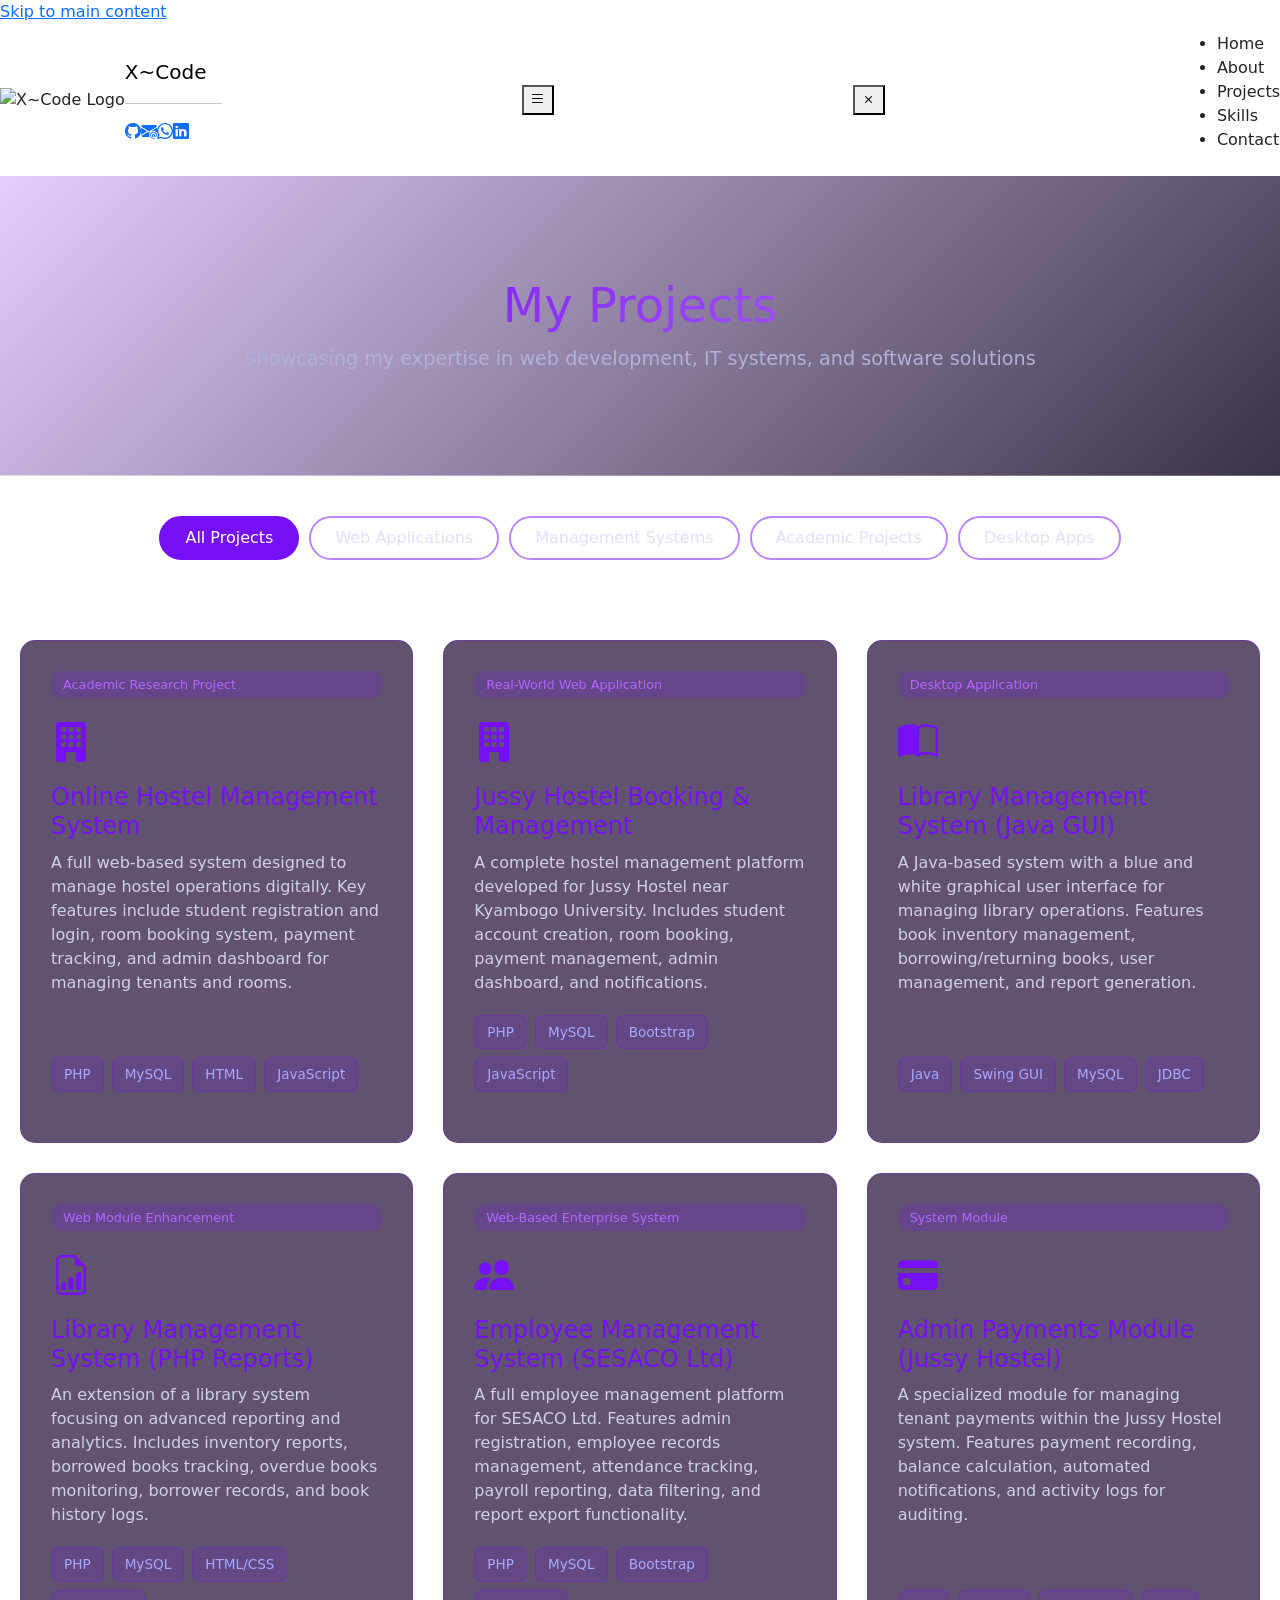
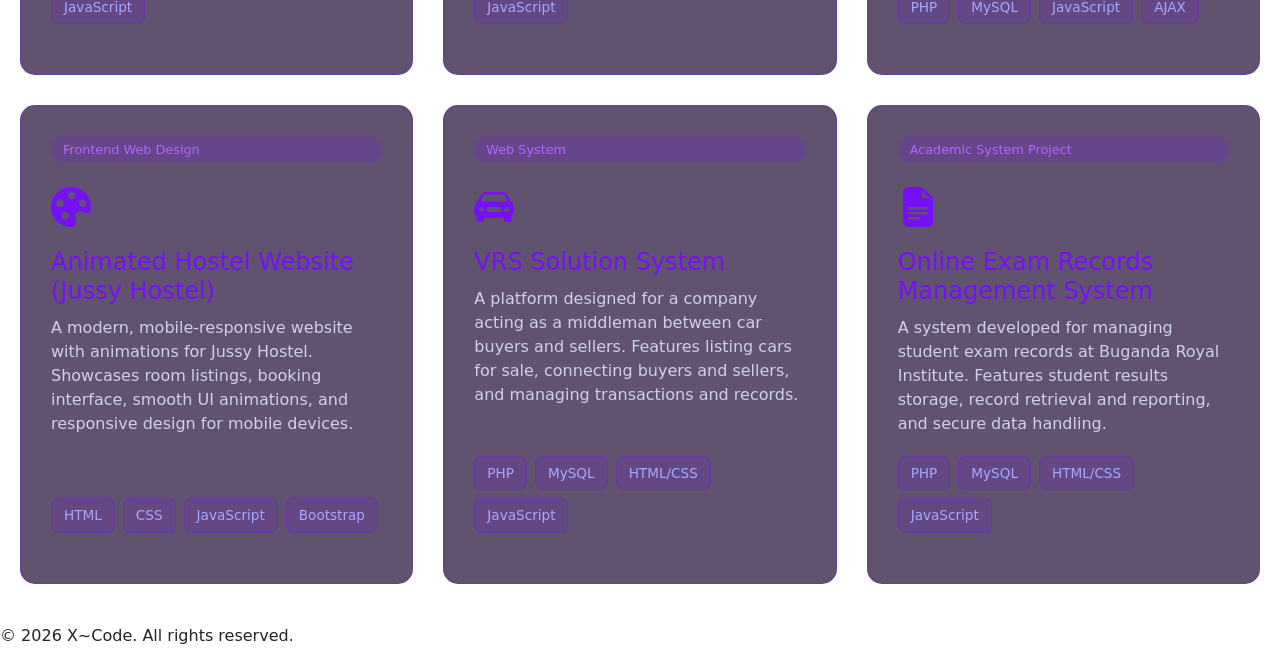
==== projects.html @ c4c41906 "Add files via upload" ====
<!DOCTYPE html>
<html lang="en">
<head>

    
    <!-- Google tag (gtag.js) -->
    <script async src="https://www.googletagmanager.com/gtag/js?id=G-0XFN2DS1DX"></script>
    <script>
    window.dataLayer = window.dataLayer || [];
    function gtag(){dataLayer.push(arguments);}
    gtag('js', new Date());

    gtag('config', 'G-0XFN2DS1DX');
    </script>


    <meta charset="UTF-8" />
    <meta http-equiv="X-UA-Compatible" content="IE=edge" />
    <meta name="viewport" content="width=device-width, initial-scale=1, shrink-to-fit=no" />
    <title>Projects – X~Code Portfolio</title>
    <meta name="description" content="Explore the projects of Okiror Allan Etwalu (X~Code). View portfolio of web applications, IT systems, and software development projects." />
    <meta name="keywords" content="Projects, Portfolio, Web Applications, Software Development, IT Systems, Django, PHP, React.js, X~Code" />
    <meta name="author" content="(X~Code)" />
    <meta name="robots" content="index, follow" />

    <meta property="og:title" content="Okiror Allan Etwalu (X~Code) – Web & Software Developer, Network, Security & Biometric Systems Technician" />
    <meta property="og:type" content="website" />
    <meta property="og:url" content="https://xcode-avitech.github.io/xcode-programmer/" />
    <meta property="og:image" content="https://xcode-avitech.github.io/xcode-programmer/images/logo1.png" />
    <meta property="og:description" content="My Portfolio (X~Code), showcasing software development projects and IT expertise." />
    <meta property="og:site_name" content="X~Code Portfolio" />
    
    <meta name="twitter:glass-card" content="summary_large_image" />
    <meta name="twitter:title" content="Okiror Allan Etwalu (X~Code) – Web & Software Developer, Network, Security & Biometric Systems Technician" />
    <meta name="twitter:description" content="Explore the portfolio of Okiror Allan Etwalu (X~Code) – Web & Software Developer, Network, Security & Biometric Systems Technician" />
    <meta name="twitter:image" content="" />
    <meta name="twitter:site" content="@XCode_Prog" />
    <link rel="shortcut icon" href="https://xcode-avitech.github.io/xcode-programmer/images/logo1.png" type="image/png">
    <link rel="icon" href="./images/logo1.png" type="image/png">
    
    <link rel="preconnect" href="https://cdn.jsdelivr.net" crossorigin />
    <link href="https://cdn.jsdelivr.net/npm/bootstrap@5.3.0/dist/css/bootstrap.min.css" rel="stylesheet" />
    <link href="https://cdn.jsdelivr.net/npm/bootstrap-icons@1.10.5/font/bootstrap-icons.css" rel="stylesheet" />
    <link href="https://unpkg.com/boxicons@2.1.4/css/boxicons.min.css" rel="stylesheet">
    <link href="https://cdn.jsdelivr.net/npm/aos@2.3.4/dist/aos.css" rel="stylesheet" />
    <link rel="stylesheet" href="./css/style.css">
    <link rel="stylesheet" href="./css/screen.css">
    <!-- JSON-LD Structured Data for SEO -->
    <script type="application/ld+json">
      {
        "@context": "https://schema.org",
        "@type": "Person",
        "name": "Okiror Allan Etwalu",
        "url": "https://xcode-avitech.github.io/xcode-programmer/",
        "sameAs": [
          "https://github.com/XCode-AviTech",
          "https://www.linkedin.com/in/okiror-allan-etwalu-07251a355",
          "https://x.com/XCode_Prog",
          "https://wa.me/256761275942"
        ],
        "jobTitle": "Web & Software Developer, Network, Security & Biometric Systems Technician",
        "image": "https://xcode-avitech.github.io/xcode-programmer/images/logo1.png",
        "email": "mailto:xcodeprogrammer@hotmail.com",
        "description": "Okiror Allan Etwalu (X~Code) is a passionate software and web developer and security and network systems technician with certification in camera and networks and administration systems."
      }
    </script>
    <script src="./script.js" defer></script>

    <style>
        /* Projects Page Specific Styles */
        .projects-hero {
            background: linear-gradient(135deg, rgba(117, 16, 247, 0.2) 0%, rgba(10, 0, 25, 0.8) 100%);
            padding: 60px 20px;
            text-align: center;
            border-bottom: 1px solid rgba(255, 255, 255, 0.1);
            min-height: 300px;
            display: flex;
            align-items: center;
            justify-content: center;
        }

        .projects-hero h1 {
            font-size: 3rem;
            margin-bottom: 10px;
            background: linear-gradient(135deg, #7510f7, #b366ff);
            -webkit-background-clip: text;
            -webkit-text-fill-color: transparent;
            background-clip: text;
        }

        .projects-hero p {
            font-size: 1.2rem;
            color: #b0b0d9;
            margin: 0;
        }

        .filter-section {
            display: flex;
            gap: 10px;
            justify-content: center;
            flex-wrap: wrap;
            margin: 40px 0;
            padding: 0 20px;
        }

        .filter-btn {
            padding: 8px 24px;
            border: 2px solid rgba(117, 16, 247, 0.5);
            background: transparent;
            color: #e0e0ff;
            border-radius: 25px;
            cursor: pointer;
            transition: all 0.3s ease;
            font-weight: 500;
        }

        .filter-btn:hover,
        .filter-btn.active {
            background: #7510f7;
            border-color: #7510f7;
            color: white;
        }

        .projects-container {
            display: grid;
            grid-template-columns: repeat(auto-fill, minmax(350px, 1fr));
            gap: 30px;
            padding: 40px 20px;
            max-width: 1400px;
            margin: 0 auto;
        }

        .project-card {
            background: rgba(30, 10, 50, 0.7);
            border: 1px solid rgba(117, 16, 247, 0.3);
            border-radius: 15px;
            padding: 30px;
            transition: all 0.3s ease;
            display: flex;
            flex-direction: column;
            position: relative;
            overflow: hidden;
        }

        .project-card::before {
            content: '';
            position: absolute;
            top: 0;
            left: -100%;
            width: 100%;
            height: 100%;
            background: linear-gradient(90deg, transparent, rgba(117, 16, 247, 0.1), transparent);
            transition: left 0.5s ease;
        }

        .project-card:hover::before {
            left: 100%;
        }

        .project-card:hover {
            transform: translateY(-8px);
            border-color: #7510f7;
            box-shadow: 0 10px 30px rgba(117, 16, 247, 0.2);
        }

        .project-card h3 {
            color: #7510f7;
            font-size: 1.5rem;
            margin-bottom: 10px;
        }

        .project-card .category {
            display: inline-block;
            font-size: 0.8rem;
            color: #b366ff;
            background: rgba(117, 16, 247, 0.2);
            padding: 4px 12px;
            border-radius: 12px;
            margin-bottom: 15px;
        }

        .project-card p {
            color: #d0d0e8;
            margin-bottom: 20px;
            flex-grow: 1;
        }

        .tech-stack {
            display: flex;
            flex-wrap: wrap;
            gap: 8px;
            margin-bottom: 20px;
        }

        .tech-tag {
            font-size: 0.85rem;
            background: rgba(117, 16, 247, 0.15);
            color: #a8a8ff;
            padding: 6px 12px;
            border-radius: 8px;
            border: 1px solid rgba(117, 16, 247, 0.3);
        }

        .project-links {
            display: flex;
            gap: 10px;
            margin-top: auto;
        }

        .project-links a {
            flex: 1;
            padding: 10px;
            border-radius: 8px;
            text-align: center;
            text-decoration: none;
            transition: all 0.3s ease;
            font-weight: 500;
            display: flex;
            align-items: center;
            justify-content: center;
            gap: 5px;
        }

        .btn-primary-custom {
            background: #7510f7;
            color: white;
        }

        .btn-primary-custom:hover {
            background: #9533ff;
            color: white;
        }

        .btn-secondary-custom {
            background: transparent;
            color: #7510f7;
            border: 1px solid #7510f7;
        }

        .btn-secondary-custom:hover {
            background: #7510f7;
            color: white;
        }

        .empty-state {
            text-align: center;
            padding: 60px 20px;
            color: #b0b0d9;
        }

        .empty-state i {
            font-size: 4rem;
            margin-bottom: 20px;
            color: #7510f7;
        }

        @media (max-width: 768px) {
            .projects-hero h1 {
                font-size: 2rem;
            }

            .projects-container {
                grid-template-columns: 1fr;
                padding: 20px 15px;
            }

            .filter-section {
                margin: 30px 0;
            }
        }
    </style>
</head>
<body>
    <!-- Skip to Main Content Link -->
    <a href="#main-content" class="skip-to-content">Skip to main content</a>

    <header>
    <nav id="navbar" class="navbar" aria-label="Main navigation">
      <div class="logo d-flex align-items-center">
        <img src="./images/logo1.png" alt="X~Code Logo">
        <div class="info">
          <a class="navbar-brand" href="index.html">X~Code</a>
          <hr class="divider" aria-hidden="true">
          <div class="social d-flex" aria-label="Social media links">
            <a href="https://github.com/XCode-AviTech" target="_blank" rel="noopener noreferrer" title="View Github"><i class="bi bi-github" aria-hidden="true"></i></a>
            <a href="mailto:xcodeprogrammer@hotmail.com" title="Email Me"><i class="bi bi-envelope-at-fill" aria-hidden="true"></i></a>
            <a href="https://wa.me/256761275942" target="_blank" rel="noopener noreferrer" title="WhatsApp Me"><i class="bi bi-whatsapp" aria-hidden="true"></i></a>
            <a href="https://www.linkedin.com/in/okiror-allan-etwalu-07251a355" target="_blank" rel="noopener noreferrer" title="LinkedIn Profile"><i class="bi bi-linkedin" aria-hidden="true"></i></a>
          </div>
        </div>
      </div>

      <button id="menu-btn" class="toggle" onclick="openMenu()" title="Open Menu">
        <i class="bi bi-list"></i>
      </button>

      <button id="close-btn" class="toggle" onclick="closeMenu()" title="Close Menu">
        <i class="bi bi-x"></i>
      </button>
     
      <ul class="nav-items" id="navbarNav">
        <li class="nav-item"><a class="nav-link" href="index.html">Home</a></li>
        <li class="nav-item"><a class="nav-link" href="index.html#about">About</a></li>
        <li class="nav-item"><a class="nav-link active" href="projects.html">Projects</a></li>
        <li class="nav-item"><a class="nav-link" href="index.html#skills">Skills</a></li>
        <li class="nav-item"><a class="nav-link" href="index.html#contact">Contact</a></li>
      </ul>
    </nav>
    </header>

    <main id="main-content">
        <!-- Hero Section -->
        <section class="projects-hero">
            <div>
                <h1>My Projects</h1>
                <p>Showcasing my expertise in web development, IT systems, and software solutions</p>
            </div>
        </section>

        <!-- Filter Section -->
        <section class="filter-section">
            <button class="filter-btn active" data-filter="all">All Projects</button>
            <button class="filter-btn" data-filter="web">Web Applications</button>
            <button class="filter-btn" data-filter="system">Management Systems</button>
            <button class="filter-btn" data-filter="academic">Academic Projects</button>
            <button class="filter-btn" data-filter="desktop">Desktop Apps</button>
        </section>

        <!-- Projects Grid -->
        <section class="projects-container" data-aos="fade-up">
            <!-- Online Hostel Management System -->
            <article class="project-card" data-category="academic">
                <span class="category">Academic Research Project</span>
                <i class="bi bi-building-fill" style="font-size: 2.5rem; color: #7510f7; margin-bottom: 10px;"></i>
                <h3>Online Hostel Management System</h3>
                <p>A full web-based system designed to manage hostel operations digitally. Key features include student registration and login, room booking system, payment tracking, and admin dashboard for managing tenants and rooms.</p>
                <div class="tech-stack">
                    <span class="tech-tag">PHP</span>
                    <span class="tech-tag">MySQL</span>
                    <span class="tech-tag">HTML</span>
                    <span class="tech-tag">JavaScript</span>
                </div>
                <!-- <div class="project-links">
                    <a href="#" target="_blank" rel="noopener noreferrer" class="btn-primary-custom">
                        <i class="bi bi-github"></i> View Code
                    </a>
                    <a href="#" class="btn-secondary-custom">
                        <i class="bi bi-arrow-up-right"></i> Demo
                    </a>
                </div> -->
            </article>

            <!-- Jussy Hostel Booking and Management System -->
            <article class="project-card" data-category="web">
                <span class="category">Real-World Web Application</span>
                <i class="bi bi-building-fill" style="font-size: 2.5rem; color: #7510f7; margin-bottom: 10px;"></i>
                <h3>Jussy Hostel Booking & Management</h3>
                <p>A complete hostel management platform developed for Jussy Hostel near Kyambogo University. Includes student account creation, room booking, payment management, admin dashboard, and notifications.</p>
                <div class="tech-stack">
                    <span class="tech-tag">PHP</span>
                    <span class="tech-tag">MySQL</span>
                    <span class="tech-tag">Bootstrap</span>
                    <span class="tech-tag">JavaScript</span>
                </div>
                <!-- <div class="project-links">
                    <a href="https://github.com/kenisha/jussy-hostel" target="_blank" rel="noopener noreferrer" class="btn-primary-custom">
                        <i class="bi bi-github"></i> View Code
                    </a>
                    <a href="#" class="btn-secondary-custom">
                        <i class="bi bi-arrow-up-right"></i> Demo
                    </a>
                </div> -->
            </article>

            <!-- Library Management System (Java GUI) -->
            <article class="project-card" data-category="desktop">
                <span class="category">Desktop Application</span>
                <i class="bi bi-book-half" style="font-size: 2.5rem; color: #7510f7; margin-bottom: 10px;"></i>
                <h3>Library Management System (Java GUI)</h3>
                <p>A Java-based system with a blue and white graphical user interface for managing library operations. Features book inventory management, borrowing/returning books, user management, and report generation.</p>
                <div class="tech-stack">
                    <span class="tech-tag">Java</span>
                    <span class="tech-tag">Swing GUI</span>
                    <span class="tech-tag">MySQL</span>
                    <span class="tech-tag">JDBC</span>
                </div>
                <!-- <div class="project-links">
                    <a href="#" target="_blank" rel="noopener noreferrer" class="btn-primary-custom">
                        <i class="bi bi-github"></i> View Code
                    </a>
                    <a href="#" class="btn-secondary-custom">
                        <i class="bi bi-arrow-up-right"></i> Demo
                    </a>
                </div> -->
            </article>

            <!-- Library Management System (PHP Reports Module) -->
            <article class="project-card" data-category="system">
                <span class="category">Web Module Enhancement</span>
                <i class="bi bi-file-earmark-bar-graph" style="font-size: 2.5rem; color: #7510f7; margin-bottom: 10px;"></i>
                <h3>Library Management System (PHP Reports)</h3>
                <p>An extension of a library system focusing on advanced reporting and analytics. Includes inventory reports, borrowed books tracking, overdue books monitoring, borrower records, and book history logs.</p>
                <div class="tech-stack">
                    <span class="tech-tag">PHP</span>
                    <span class="tech-tag">MySQL</span>
                    <span class="tech-tag">HTML/CSS</span>
                    <span class="tech-tag">JavaScript</span>
                </div>
                <!-- <div class="project-links">
                    <a href="#" target="_blank" rel="noopener noreferrer" class="btn-primary-custom">
                        <i class="bi bi-github"></i> View Code
                    </a>
                    <a href="#" class="btn-secondary-custom">
                        <i class="bi bi-arrow-up-right"></i> Demo
                    </a>
                </div> -->
            </article>

            <!-- Employee Management System (SESACO Ltd) -->
            <article class="project-card" data-category="system">
                <span class="category">Web-Based Enterprise System</span>
                <i class="bi bi-people-fill" style="font-size: 2.5rem; color: #7510f7; margin-bottom: 10px;"></i>
                <h3>Employee Management System (SESACO Ltd)</h3>
                <p>A full employee management platform for SESACO Ltd. Features admin registration, employee records management, attendance tracking, payroll reporting, data filtering, and report export functionality.</p>
                <div class="tech-stack">
                    <span class="tech-tag">PHP</span>
                    <span class="tech-tag">MySQL</span>
                    <span class="tech-tag">Bootstrap</span>
                    <span class="tech-tag">JavaScript</span>
                </div>
                <!-- <div class="project-links">
                    <a href="#" target="_blank" rel="noopener noreferrer" class="btn-primary-custom">
                        <i class="bi bi-github"></i> View Code
                    </a>
                    <a href="#" class="btn-secondary-custom">
                        <i class="bi bi-arrow-up-right"></i> Demo
                    </a>
                </div> -->
            </article>

            <!-- Admin Payments Module (Jussy Hostel) -->
            <article class="project-card" data-category="system">
                <span class="category">System Module</span>
                <i class="bi bi-credit-card-fill" style="font-size: 2.5rem; color: #7510f7; margin-bottom: 10px;"></i>
                <h3>Admin Payments Module (Jussy Hostel)</h3>
                <p>A specialized module for managing tenant payments within the Jussy Hostel system. Features payment recording, balance calculation, automated notifications, and activity logs for auditing.</p>
                <div class="tech-stack">
                    <span class="tech-tag">PHP</span>
                    <span class="tech-tag">MySQL</span>
                    <span class="tech-tag">JavaScript</span>
                    <span class="tech-tag">AJAX</span>
                </div>
                <!-- <div class="project-links">
                    <a href="#" target="_blank" rel="noopener noreferrer" class="btn-primary-custom">
                        <i class="bi bi-github"></i> View Code
                    </a>
                    <a href="#" class="btn-secondary-custom">
                        <i class="bi bi-arrow-up-right"></i> Demo
                    </a>
                </div> -->
            </article>

            <!-- Animated Hostel Website (Jussy Hostel) -->
            <article class="project-card" data-category="web">
                <span class="category">Frontend Web Design</span>
                <i class="bi bi-palette-fill" style="font-size: 2.5rem; color: #7510f7; margin-bottom: 10px;"></i>
                <h3>Animated Hostel Website (Jussy Hostel)</h3>
                <p>A modern, mobile-responsive website with animations for Jussy Hostel. Showcases room listings, booking interface, smooth UI animations, and responsive design for mobile devices.</p>
                <div class="tech-stack">
                    <span class="tech-tag">HTML</span>
                    <span class="tech-tag">CSS</span>
                    <span class="tech-tag">JavaScript</span>
                    <span class="tech-tag">Bootstrap</span>
                </div>
                <!-- <div class="project-links">
                    <a href="#" target="_blank" rel="noopener noreferrer" class="btn-primary-custom">
                        <i class="bi bi-github"></i> View Code
                    </a>
                    <a href="#" class="btn-secondary-custom">
                        <i class="bi bi-arrow-up-right"></i> Demo
                    </a>
                </div> -->
            </article>

            <!-- VRS Solution System (Car Marketplace Platform) -->
            <article class="project-card" data-category="web">
                <span class="category">Web System</span>
                <i class="bi bi-car-front-fill" style="font-size: 2.5rem; color: #7510f7; margin-bottom: 10px;"></i>
                <h3>VRS Solution System</h3>
                <p>A platform designed for a company acting as a middleman between car buyers and sellers. Features listing cars for sale, connecting buyers and sellers, and managing transactions and records.</p>
                <div class="tech-stack">
                    <span class="tech-tag">PHP</span>
                    <span class="tech-tag">MySQL</span>
                    <span class="tech-tag">HTML/CSS</span>
                    <span class="tech-tag">JavaScript</span>
                </div>
                <!-- <div class="project-links">
                    <a href="https://github.com/kenisha/vrs-platform" target="_blank" rel="noopener noreferrer" class="btn-primary-custom">
                        <i class="bi bi-github"></i> View Code
                    </a>
                    <a href="#" class="btn-secondary-custom">
                        <i class="bi bi-arrow-up-right"></i> Demo
                    </a>
                </div> -->
            </article>

            <!-- Online Exam Records Management System -->
            <article class="project-card" data-category="academic">
                <span class="category">Academic System Project</span>
                <i class="bi bi-file-earmark-text-fill" style="font-size: 2.5rem; color: #7510f7; margin-bottom: 10px;"></i>
                <h3>Online Exam Records Management System</h3>
                <p>A system developed for managing student exam records at Buganda Royal Institute. Features student results storage, record retrieval and reporting, and secure data handling.</p>
                <div class="tech-stack">
                    <span class="tech-tag">PHP</span>
                    <span class="tech-tag">MySQL</span>
                    <span class="tech-tag">HTML/CSS</span>
                    <span class="tech-tag">JavaScript</span>
                </div>
                <!-- <div class="project-links">
                    <a href="#" target="_blank" rel="noopener noreferrer" class="btn-primary-custom">
                        <i class="bi bi-github"></i> View Code
                    </a>
                    <a href="#" class="btn-secondary-custom">
                        <i class="bi bi-arrow-up-right"></i> Demo
                    </a>
                </div> -->
            </article>
        </section>
    </main>

    <footer>
        <p>&copy; <span id="year"></span> X~Code. All rights reserved.</p>
    </footer>

    <script src="https://cdn.jsdelivr.net/npm/bootstrap@5.3.0/dist/js/bootstrap.bundle.min.js" crossorigin="anonymous"></script>
    <script src="https://cdn.jsdelivr.net/npm/aos@2.3.4/dist/aos.js"></script>
    
    <script>
        // Initialize AOS
        AOS.init({
            duration: 800,
            easing: 'ease-in-out',
            once: true
        });

        // Project Filter Functionality
        const filterBtns = document.querySelectorAll('.filter-btn');
        const projectCards = document.querySelectorAll('.project-card');

        filterBtns.forEach(btn => {
            btn.addEventListener('click', () => {
                // Remove active class from all buttons
                filterBtns.forEach(b => b.classList.remove('active'));
                // Add active class to clicked button
                btn.classList.add('active');

                const filter = btn.getAttribute('data-filter');

                projectCards.forEach(card => {
                    if (filter === 'all' || card.getAttribute('data-category') === filter) {
                        card.style.display = 'block';
                        setTimeout(() => {
                            card.style.opacity = '1';
                            card.style.transform = 'scale(1)';
                        }, 10);
                    } else {
                        card.style.opacity = '0';
                        card.style.transform = 'scale(0.9)';
                        setTimeout(() => {
                            card.style.display = 'none';
                        }, 300);
                    }
                });
            });
        });

        // Update footer year
        document.getElementById('year').textContent = new Date().getFullYear();
    </script>
</body>
</html>
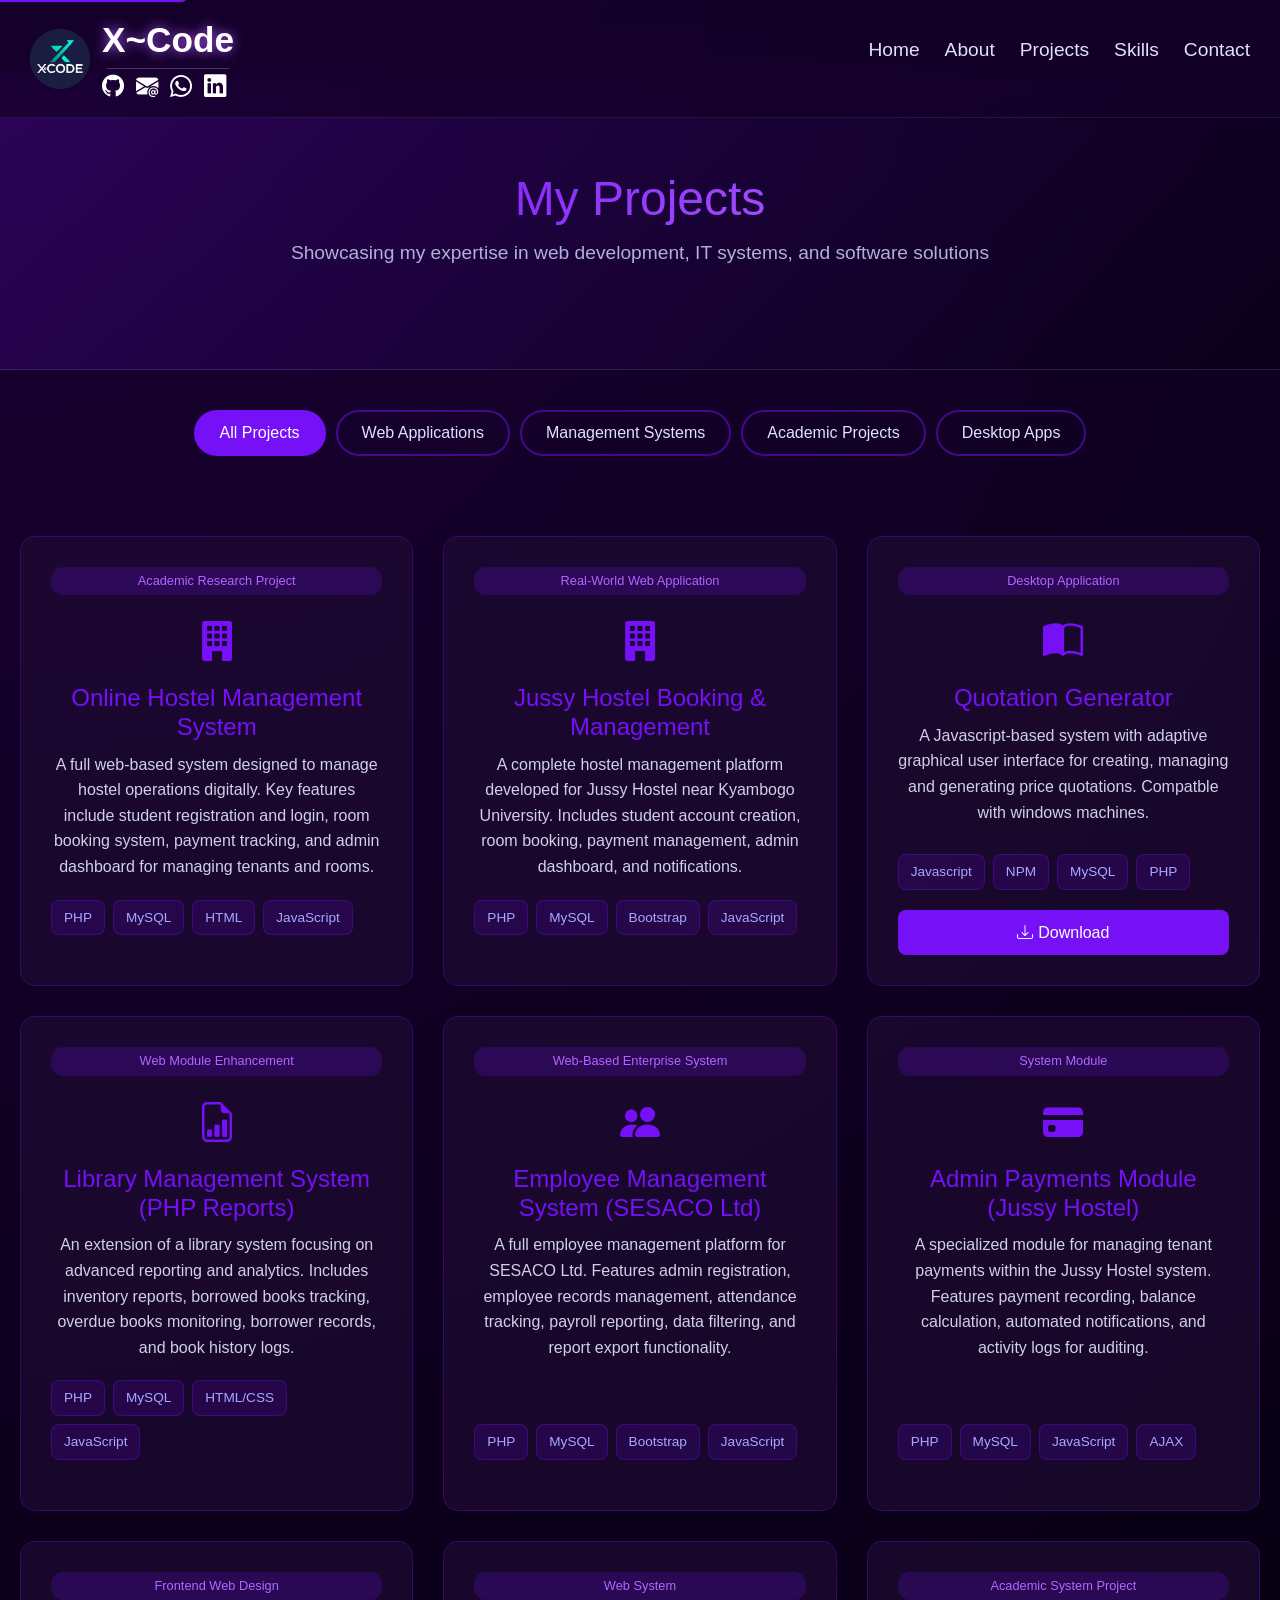
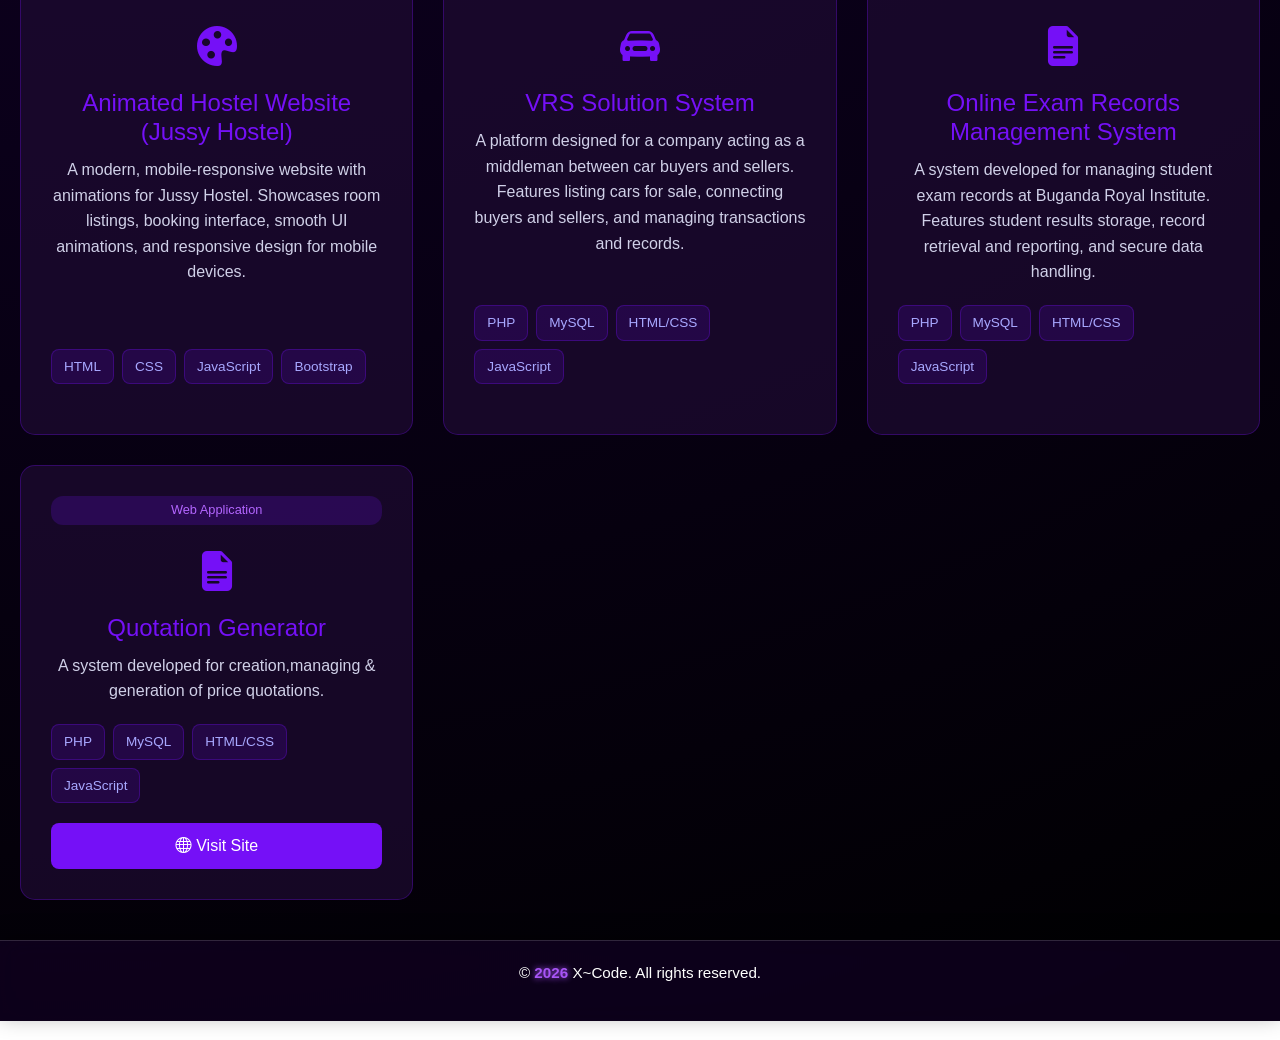
==== commit 956bd469: "Added new application developed" ====
--- a/projects.html
+++ b/projects.html
@@ -372,26 +372,23 @@
                 </div> -->
             </article>
 
-            <!-- Library Management System (Java GUI) -->
+            <!-- Quotation Generator -->
             <article class="project-card" data-category="desktop">
                 <span class="category">Desktop Application</span>
                 <i class="bi bi-book-half" style="font-size: 2.5rem; color: #7510f7; margin-bottom: 10px;"></i>
-                <h3>Library Management System (Java GUI)</h3>
-                <p>A Java-based system with a blue and white graphical user interface for managing library operations. Features book inventory management, borrowing/returning books, user management, and report generation.</p>
-                <div class="tech-stack">
-                    <span class="tech-tag">Java</span>
-                    <span class="tech-tag">Swing GUI</span>
-                    <span class="tech-tag">MySQL</span>
-                    <span class="tech-tag">JDBC</span>
-                </div>
-                <!-- <div class="project-links">
-                    <a href="#" target="_blank" rel="noopener noreferrer" class="btn-primary-custom">
-                        <i class="bi bi-github"></i> View Code
-                    </a>
-                    <a href="#" class="btn-secondary-custom">
-                        <i class="bi bi-arrow-up-right"></i> Demo
-                    </a>
-                </div> -->
+                <h3>Quotation Generator</h3>
+                <p>A Javascript-based system with adaptive graphical user interface for creating, managing and generating price quotations. Compatble with windows machines.</p>
+                <div class="tech-stack">
+                    <span class="tech-tag">Javascript</span>
+                    <span class="tech-tag">NPM</span>
+                    <span class="tech-tag">MySQL</span>
+                    <span class="tech-tag">PHP</span>
+                </div>
+                <div class="project-links">
+                    <a href="https://drive.google.com/file/d/1L1x8s_Cf7vyI4SuR5k2rFulet_l35c-X/view?usp=drive_link" target="_blank" rel="noopener noreferrer" class="btn-primary-custom">
+                        <i class="bi bi-download"></i> Download
+                    </a>
+                </div>
             </article>
 
             <!-- Library Management System (PHP Reports Module) -->
@@ -524,6 +521,25 @@
                         <i class="bi bi-arrow-up-right"></i> Demo
                     </a>
                 </div> -->
+            </article>
+
+            <!-- Quotation generator -->
+            <article class="project-card" data-category="web">
+                <span class="category">Web Application</span>
+                <i class="bi bi-file-earmark-text-fill" style="font-size: 2.5rem; color: #7510f7; margin-bottom: 10px;"></i>
+                <h3>Quotation Generator</h3>
+                <p>A system developed for creation,managing & generation of price quotations.</p>
+                <div class="tech-stack">
+                    <span class="tech-tag">PHP</span>
+                    <span class="tech-tag">MySQL</span>
+                    <span class="tech-tag">HTML/CSS</span>
+                    <span class="tech-tag">JavaScript</span>
+                </div>
+                <div class="project-links">
+                    <a href="https://quotationgenerator.unaux.com" target="_blank" rel="noopener noreferrer" class="btn-primary-custom">
+                        <i class="bi bi-globe"></i> Visit Site
+                    </a>
+                </div>
             </article>
         </section>
     </main>
--- a/css/style.css
+++ b/css/style.css
@@ -0,0 +1,825 @@
+* {
+  margin: 0;
+  padding: 0;
+  box-sizing: border-box;
+}
+
+/* Skip to Content Link */
+.skip-to-content {
+  position: absolute;
+  top: -40px;
+  left: 0;
+  background: #7510f7;
+  color: white;
+  padding: 8px 16px;
+  text-decoration: none;
+  border-radius: 0 0 8px 0;
+  z-index: 10000;
+  font-weight: 600;
+}
+
+.skip-to-content:focus {
+  top: 0;
+}
+
+html {
+  scroll-behavior: smooth;
+}
+
+body {
+  font-family: 'Segoe UI', Tahoma, Geneva, Verdana, sans-serif;
+  background: radial-gradient(circle at top left, #1a0033, #0a0019 60%, #000 100%);
+  color: #e0e0ff;
+  line-height: 1.6;
+  width: 100vw;
+  overflow-x: hidden;
+  padding-top: 70px;
+}
+
+/* Navbar Container */
+.navbar {
+  background: rgba(20, 0, 40, 0.7);
+  -webkit-backdrop-filter: blur(12px);
+  backdrop-filter: blur(12px);
+  border-bottom: 1px solid rgba(255, 255, 255, 0.08);
+  padding: 12px 30px;
+  display: flex;
+  align-items: center;
+  justify-content: space-between;
+  position: fixed;
+  top: 0;
+  width: 100%;
+  z-index: 1000;
+  transition: background 0.3s ease, padding 0.3s ease;
+}
+
+/* Logo Section */
+.navbar .logo {
+  display: flex;
+  align-items: center;
+  gap: 12px;
+}
+
+.navbar .logo img {
+  height: 60px;
+  width: 60px;
+  border-radius: 8px;
+}
+
+/* Brand Name */
+.navbar .navbar-brand {
+  font-size: 2.2rem;
+  font-weight: 700;
+  color: #fff;
+  text-decoration: none;
+  text-shadow: 0 0 12px #a855f7;
+  transition: 0.3s;
+  padding: 0;
+  margin: 0;
+}
+
+.navbar .navbar-brand:hover {
+  color: #f0f;
+  text-shadow: 0 0 15px #ff00ff;
+}
+
+hr.divider{
+  margin: 0 5px;
+  padding: 0;
+
+}
+
+/* Social Links */
+
+.navbar .social{
+  margin: 0;
+  padding: 0;
+  width: 100%;
+  justify-content: space-between;
+}
+
+.navbar .social a {
+  color: #fff;
+  font-size: 1.4rem;
+  margin-right: 8px;
+  transition: color 0.3s, transform 0.3s;
+}
+
+.navbar .social a:hover {
+  color: #a855f7;
+  transform: scale(1.2);
+}
+
+/* Nav Links */
+.navbar .nav-items {
+  display: flex;
+  gap: 25px;
+
+  li{
+    list-style: none;
+  }
+}
+
+.navbar .nav-link{
+  color: #e0e0ff;
+  font-size: 1.2rem;
+  font-weight: 500;
+  position: relative;
+  text-decoration: none;
+  transition: 0.3s;
+}
+
+.navbar .nav-link::after {
+  content: '';
+  position: absolute;
+  width: 0;
+  height: 2px;
+  bottom: -4px;
+  left: 0;
+  background-color: #a855f7;
+  transition: width 0.3s ease;
+}
+
+.navbar .navbar-toggler:hover, .navbar .nav-link:hover {
+  color: #a855f7;
+}
+
+.navbar .nav-link:hover::after {
+  width: 100%;
+}
+
+.navbar .nav-link.active {
+  color: #a855f7;
+}
+
+.navbar .nav-link.active::after {
+  width: 100%;
+}
+
+.navbar .toggle{
+  display: none;
+  background: none;
+  padding: 0 5px;
+  border: 0.2px solid #e0e0ff;
+  border-radius: 5px;
+  color: #e0e0ff;
+  transition: 0.3s ease-in-out;
+
+  i{
+    font-size: 1.6rem;
+  }
+}
+
+.navbar .toggle:hover{
+  color: #a855f7;
+  border: 0.2px solid #a855f7;
+}
+
+/* Hero Section */
+.hero {
+  position: relative;
+  width: 100%;
+  min-height: 100vh;
+  display: flex;
+  align-items: center;
+  justify-content: center;
+  color: #fff;
+  overflow: hidden;
+  background: linear-gradient(135deg, #1a1a2e, #0d0d1a);
+  padding: 20px;
+  padding-top: 100px;
+}
+
+.hero-overlay {
+  position: absolute;
+  top: 0;
+  left: 0;
+  width: 100%;
+  height: 100%;
+  background: rgba(20, 0, 40, 0.5);
+  -webkit-backdrop-filter: blur(8px);
+  backdrop-filter: blur(8px);
+  z-index: 1;
+}
+
+.hero-content {
+  position: relative;
+  z-index: 2;
+  display: flex;
+  flex-direction: column;
+  align-items: center;
+  width: 90%;
+  text-align: center;
+  padding: 40px 30px;
+  background: linear-gradient(135deg, rgba(255,255,255,0.05), rgba(168,85,247,0.05));
+  border-radius: 16px;
+  height: 100%;
+  animation: fadeIn 1s ease forwards;
+  box-shadow: 0 8px 30px rgba(0, 0, 0, 0.3);
+  -webkit-backdrop-filter: blur(12px);
+  backdrop-filter: blur(12px);
+  border: 1px solid rgba(255, 255, 255, 0.15);
+}
+
+.hero-content:hover {
+  background: rgba(255, 255, 255, 0.08);
+  box-shadow: 0 12px 40px rgba(168, 85, 247, 0.3);
+}
+
+.pic-glow {
+  position: relative;
+  width: 180px;
+  height: 180px;
+  border-radius: 50%;
+  display: flex;
+  align-items: center;
+  justify-content: center;
+  margin-bottom: 25px;
+}
+
+.pic-glow::before {
+  content: '';
+  position: absolute;
+  inset: 0;
+  border-radius: 50%;
+  padding: 5px;
+  background: conic-gradient(#a855f7, #ff00ff, #a855f7, #ff00ff);
+  z-index: -1;
+  animation: rotateGlow 3s linear infinite;
+  filter: blur(8px);
+}
+
+.pic-wrap {
+  width: 100%;
+  height: 100%;
+  border-radius: 50%;
+  overflow: hidden;
+  background: rgba(255,255,255,0.05);
+}
+
+.profile-pic {
+  width: 100%;
+  height: 100%;
+  object-fit: fill;
+  border-radius: 50%;
+  display: block;
+}
+
+.hero-content h1 {
+  font-size: 2.8rem;
+  font-weight: 700;
+  margin-bottom: 10px;
+  text-shadow: 0 0 12px #a855f7;
+}
+
+.hero-content h2 {
+  font-size: 1.6rem;
+  font-weight: 500;
+  margin-bottom: 20px;
+  color: #ddd;
+  text-shadow: 0 0 10px #a855f7;
+}
+
+.hero-content .tagline {
+  font-size: 1.2rem;
+  line-height: 1.8;
+  max-width: 700px;
+  margin-bottom: 30px;
+  color: #ccc;
+}
+
+.hero-content .buttons {
+  display: flex;
+  gap: 20px;
+  justify-content: center;
+  flex-wrap: wrap;
+}
+
+.hero-content .btn {
+  display: flex;
+  align-items: center;
+  gap: 10px;
+  padding: 12px 25px;
+  font-weight: 600;
+  border-radius: 14px;
+  border: 0.2px solid transparent;
+  text-decoration: none;
+  transition: 0.3s ease;
+  -webkit-backdrop-filter: blur(6px);
+  backdrop-filter: blur(6px);
+  background: rgba(255,255,255,0.05);
+  border-color: #d5aefa;
+  color: #fff;
+  box-shadow: 0 4px 25px rgba(168,85,247,0.3);
+}
+
+.hero-content .btn:hover {
+  background: rgba(168,85,247,0.3);
+  border-color: #a855f7;
+  transform: translateY(-3px);
+  box-shadow: 0 8px 30px rgba(168,85,247,0.6);
+}
+
+@keyframes rotateGlow {
+  0% { transform: rotate(0deg); }
+  100% { transform: rotate(360deg); }
+}
+
+@keyframes fadeIn {
+  from { opacity: 0; transform: translateY(20px); }
+  to { opacity: 1; transform: translateY(0); }
+}
+
+
+/* Sections */
+
+section {
+  padding: 120px 20px 20px 20px;
+  text-align: center;
+  height: fit-content;
+}
+
+section h2 {
+  font-size: 2rem;
+  margin-bottom: 20px;
+  color: #fff;
+  text-shadow: 0 0 10px #7c3aed;
+}
+
+/* ===================== About Section ===================== */
+
+.about {
+  background: linear-gradient(135deg, #1a1a2e, #0d0d1a);
+  color: #fff;
+}
+
+.about-container h2 {
+  text-align: center;
+  font-size: 2.5rem;
+  margin-bottom: 50px;
+  color: #a855f7;
+  text-shadow: 0 0 10px #a855f7;
+}
+
+.about-container .row {
+  display: flex;
+  gap: 20px;
+  flex-wrap: wrap;
+  justify-content: center;
+
+  .col {
+    flex: 1;
+  }
+
+}
+
+.about .glass-card, .about .glass-glass-card {
+  background: rgba(255,255,255,0.05);
+  -webkit-backdrop-filter: blur(12px);
+  backdrop-filter: blur(12px);
+  border-radius: 16px;
+  width: 100%;
+  padding: 25px 20px;
+  margin-bottom: 20px;
+  box-shadow: 0 8px 25px rgba(0,0,0,0.3);
+  border: 1px solid rgba(255,255,255,0.15);
+  transition: transform 0.3s ease, box-shadow 0.3s ease, border-color 0.3s ease;
+}
+
+.about .glass-card:hover, .about .glass-glass-card:hover {
+  transform: translateY(-5px);
+  box-shadow: 0 12px 35px rgba(168,85,247,0.4);
+  border-color: rgba(168,85,247,0.25);
+}
+
+.about .glass-card-header, .about .glass-glass-card h4 {
+  display: flex;
+  align-items: center;
+  gap: 10px;
+  font-size: 1.2rem;
+  font-weight: 600;
+  color: #a855f7;
+  margin-bottom: 15px;
+}
+
+.about .glass-card-header i, .about .glass-glass-card h4 i {
+  font-size: 1.5rem;
+}
+
+.about .glass-card-body, .about .glass-glass-card p {
+  font-size: 1rem;
+  line-height: 1.6;
+  color: #ddd;
+}
+
+.about .glass-glass-card hr {
+  border: 0;
+  height: 1px;
+  background: rgba(168,85,247,0.4);
+  margin: 15px 0;
+}
+
+.about .training-cards {
+  display: flex;
+  flex-wrap: wrap;
+  gap: 15px;
+  margin-top: 15px;
+  justify-content: center;
+}
+
+.about .training-card {
+  flex: 1 1 200px;
+  background: rgba(255,255,255,0.07);
+  -webkit-backdrop-filter: blur(8px);
+  backdrop-filter: blur(8px);
+  border-radius: 12px;
+  padding: 15px;
+  text-align: center;
+  box-shadow: 0 6px 20px rgba(0,0,0,0.25);
+  transition: transform 0.3s ease, box-shadow 0.3s ease, border-color 0.3s ease;
+  border: 1px solid rgba(255,255,255,0.12);
+}
+
+.about .training-card:hover {
+  transform: translateY(-5px);
+  box-shadow: 0 10px 30px rgba(168,85,247,0.35);
+  border-color: rgba(168,85,247,0.25);
+}
+
+.about .training-card i {
+  font-size: 2rem;
+  color: #a855f7;
+  margin-bottom: 10px;
+}
+
+.about .training-card h5 {
+  font-size: 1.1rem;
+  margin-bottom: 8px;
+  color: #fff;
+}
+
+.about .training-card p {
+  font-size: 0.95rem;
+  color: #ccc;
+  line-height: 1.4;
+}
+
+.about .choose-me-cards {
+  display: flex;
+  flex-wrap: wrap;
+  gap: 15px;
+  margin-top: 15px;
+  justify-content: center;
+}
+
+.about .choose-me-card {
+  flex: 1 1 200px;
+  background: rgba(255,255,255,0.07);
+  -webkit-backdrop-filter: blur(8px);
+  backdrop-filter: blur(8px);
+  border-radius: 12px;
+  padding: 15px;
+  text-align: center;
+  box-shadow: 0 6px 20px rgba(0,0,0,0.25);
+  transition: transform 0.3s ease, box-shadow 0.3s ease, border-color 0.3s ease;
+  border: 1px solid rgba(255,255,255,0.12);
+}
+
+.about .choose-me-card:hover {
+  transform: translateY(-5px);
+  box-shadow: 0 10px 30px rgba(168,85,247,0.35);
+  border-color: rgba(168,85,247,0.25);
+}
+
+.about .choose-me-card i {
+  font-size: 2rem;
+  color: #a855f7;
+  margin-bottom: 10px;
+}
+
+.about .choose-me-card h5 {
+  font-size: 1.1rem;
+  margin-bottom: 8px;
+  color: #fff;
+}
+
+.about .choose-me-card p {
+  font-size: 0.95rem;
+  color: #ccc;
+  line-height: 1.4;
+}
+
+/* ===================== Projects Section ===================== */
+
+#projects {
+  background: linear-gradient(135deg, #0d0d1a, #1a1a2e);
+  color: #fff;
+  height: 100vh;
+}
+
+#projects h2 {
+  text-align: center;
+  font-size: 2.5rem;
+  margin-bottom: 50px;
+  color: #a855f7;
+  text-shadow: 0 0 10px #a855f7;
+}
+
+.project-list {
+  display: flex;
+  flex-wrap: wrap;
+  gap: 20px;
+  justify-content: center;
+}
+
+.project-glass-card {
+  background: rgba(255,255,255,0.05);
+  -webkit-backdrop-filter: blur(12px);
+  backdrop-filter: blur(12px);
+  border-radius: 16px;
+  padding: 25px 20px;
+  width: 300px;
+  box-shadow: 0 8px 25px rgba(0,0,0,0.3);
+  border: 1px solid rgba(255,255,255,0.15);
+  transition: transform 0.3s ease, box-shadow 0.3s ease, border-color 0.3s ease;
+}
+
+.project-glass-card:hover {
+  transform: translateY(-5px);
+  box-shadow: 0 12px 35px rgba(168,85,247,0.4);
+  border-color: rgba(168,85,247,0.25);
+}
+
+.project-header {
+  display: flex;
+  align-items: center;
+  gap: 10px;
+  margin-bottom: 15px;
+  color: #a855f7;
+}
+
+.project-header i {
+  font-size: 1.5rem;
+}
+
+.project-glass-card h3 {
+  font-size: 1.2rem;
+  color: #fff;
+  margin: 0;
+}
+
+.project-glass-card p {
+  font-size: 0.95rem;
+  color: #ccc;
+  margin: 10px 0 15px 0;
+  line-height: 1.5;
+}
+
+.project-glass-card a {
+  display: inline-flex;
+  align-items: center;
+  gap: 5px;
+  color: #fff;
+  text-decoration: none;
+  font-weight: 500;
+  transition: 0.3s ease;
+}
+
+.project-glass-card a:hover {
+  color: #a855f7;
+}
+
+.project-glass-card a i {
+  font-size: 1rem;
+}
+
+.project-glass-card.more-projects {
+  position: relative;
+  background: rgba(255,255,255,0.05);
+  -webkit-backdrop-filter: blur(12px);
+  backdrop-filter: blur(12px);
+  border-radius: 16px;
+  border: 1px solid rgba(255,255,255,0.15);
+  padding: 40px 25px;
+  display: flex;
+  flex-direction: column;
+  align-items: center;
+  justify-content: center;
+  gap: 20px;
+  text-align: center;
+  box-shadow: 0 6px 25px rgba(0,0,0,0.25);
+  cursor: pointer;
+  overflow: hidden;
+  transition: transform 0.3s ease, box-shadow 0.3s ease;
+}
+
+.project-glass-card.more-projects:hover {
+  transform: translateY(-6px);
+  box-shadow: 0 12px 40px rgba(168,85,247,0.5);
+}
+
+.project-glass-card.more-projects .project-header i {
+  font-size: 2.8rem;
+  color: #a855f7;
+  transition: transform 0.3s ease;
+}
+
+.project-glass-card.more-projects:hover .project-header i {
+  transform: rotate(20deg);
+}
+
+.project-glass-card.more-projects .project-header h3 {
+  font-size: 1.4rem;
+  margin: 0;
+  color: #fff;
+  text-shadow: 0 0 6px #a855f7;
+}
+
+.project-glass-card.more-projects a {
+  display: flex;
+  align-items: center;
+  gap: 8px;
+  font-weight: 600;
+  color: #fff;
+  text-decoration: none;
+  transition: color 0.3s ease;
+}
+
+.project-glass-card.more-projects a i {
+  font-size: 1.5rem;
+  transition: color 0.3s ease;
+}
+
+.project-glass-card.more-projects:hover a,
+.project-glass-card.more-projects:hover a i {
+  color: #a855f7;
+}
+
+/* ===================== Skills Section ===================== */
+
+#skills {
+  background: linear-gradient(135deg, #0d0d1a, #1a1a2e);
+  color: #fff;
+}
+
+#skills h2 {
+  text-align: center;
+  font-size: 2.5rem;
+  margin-bottom: 50px;
+  color: #a855f7;
+  text-shadow: 0 0 10px #a855f7;
+}
+
+.skills-grid {
+  display: grid;
+  grid-template-columns: repeat(auto-fit, minmax(280px, 1fr));
+  gap: 25px;
+  justify-items: center;
+}
+
+.skill {
+  width: 100%;
+  text-align: center;
+}
+
+.skill h3 {
+  font-size: 1.5rem;
+  margin-bottom: 20px;
+  color: #fff;
+  text-shadow: 0 0 8px #a855f7;
+}
+
+.glass-cards {
+  display: flex;
+  flex-wrap: wrap;
+  gap: 15px;
+  justify-content: center;
+}
+
+.glass-card {
+  background: rgba(255,255,255,0.05);
+  -webkit-backdrop-filter: blur(12px);
+  backdrop-filter: blur(12px);
+  border-radius: 16px;
+  width: 120px;
+  padding: 20px 15px;
+  display: flex;
+  flex-direction: column;
+  align-items: center;
+  box-shadow: 0 6px 20px rgba(0,0,0,0.25);
+  border: 1px solid rgba(255,255,255,0.12);
+  transition: transform 0.3s ease, box-shadow 0.3s ease, border-color 0.3s ease;
+  cursor: default;
+}
+
+.glass-card:hover {
+  transform: translateY(-5px);
+  box-shadow: 0 10px 30px rgba(168,85,247,0.35);
+  border-color: rgba(168,85,247,0.25);
+}
+
+.glass-card i {
+  font-size: 2.2rem;
+  color: #a855f7;
+  margin-bottom: 10px;
+}
+
+.glass-card h4 {
+  font-size: 1rem;
+  color: #fff;
+  text-align: center;
+  line-height: 1.4;
+}
+
+/* ===================== Contact Section ===================== */
+
+#contact {
+  background: linear-gradient(135deg, #1a1a2e, #0d0d1a);
+  color: #fff;
+  text-align: center;
+  height: 100vh;
+}
+
+#contact h2 {
+  font-size: 2.5rem;
+  margin-bottom: 20px;
+  color: #a855f7;
+  text-shadow: 0 0 10px #a855f7;
+}
+
+#contact p {
+  font-size: 1.1rem;
+  color: #ccc;
+  max-width: 700px;
+  margin: 0 auto 40px auto;
+  line-height: 1.6;
+}
+
+.contact-icons {
+  display: flex;
+  justify-content: center;
+  gap: 25px;
+  flex-wrap: wrap;
+}
+
+.contact-icons a {
+  display: flex;
+  align-items: center;
+  justify-content: center;
+  width: 60px;
+  height: 60px;
+  background: rgba(255,255,255,0.05);
+  -webkit-backdrop-filter: blur(12px);
+  backdrop-filter: blur(12px);
+  border-radius: 50%;
+  border: 1px solid rgba(255,255,255,0.15);
+  color: #fff;
+  font-size: 1.8rem;
+  transition: 0.3s ease;
+  box-shadow: 0 6px 20px rgba(0,0,0,0.25);
+}
+
+.contact-icons a:hover {
+  transform: translateY(-5px);
+  box-shadow: 0 12px 35px rgba(168,85,247,0.4);
+  border-color: rgba(168,85,247,0.25);
+  color: #a855f7;
+}
+
+.contact-icons a.whatsapp:hover {
+  color: #25D366; /* WhatsApp green */
+  box-shadow: 0 12px 35px rgba(37,211,102,0.4);
+  border-color: rgba(37,211,102,0.25);
+}
+
+
+/* ===================== Footer ===================== */
+
+footer {
+  text-align: center;
+  padding: 20px 10px;
+  background: rgba(20, 0, 40, 0.6);
+  color: #fff;
+  font-size: 0.95rem;
+  -webkit-backdrop-filter: blur(12px);
+  backdrop-filter: blur(12px);
+  border-top: 1px solid rgba(255,255,255,0.15);
+  box-shadow: 0 -4px 20px rgba(0,0,0,0.3);
+}
+
+footer span#year {
+  font-weight: 600;
+  color: #a855f7;
+  text-shadow: 0 0 6px #a855f7;
+}
+
+footer a {
+  color: #a855f7;
+  text-decoration: none;
+  transition: 0.3s ease;
+}
+
+footer a:hover {
+  color: #fff;
+  text-shadow: 0 0 8px #a855f7;
+}
--- a/css/screen.css
+++ b/css/screen.css
@@ -0,0 +1,222 @@
+/* ===== Responsive CSS ===== */
+
+/* Extra small devices (phones, < 576px) */
+@media screen and (min-width: 274px) and (max-width: 575px) {
+  .navbar .logo img {
+    width: 50px;
+    height: 50px;
+  }
+
+  .navbar{
+    padding: 10px;
+    width: 100vw;
+  }
+
+  .navbar .logo .info{
+
+    a{
+      font-size: 1.6rem;
+    }
+
+    .social a{
+      font-size: 1rem;
+    }
+  }
+
+  .navbar .toggle{
+    display: block;
+    right: 8px;
+  }
+
+  .navbar #close-btn{
+    display: none;
+  }
+
+  #navbarNav {
+    display: none;
+  }
+
+  .hero {
+    padding-top: 0px;
+
+    .hero-content{
+      width: 100%;
+      padding: 20px 10px;
+    }
+
+    .hero-content:hover{
+      box-shadow: none;
+    }
+
+    .pic-glow{
+      width: 120px;
+      height: 120px;
+    }
+
+    h1 {
+      font-size: 1.4rem;
+    }
+
+    h2 {
+      font-size: 1.2rem;
+    }
+
+    .tagline {
+      font-size: 1rem;
+      max-width: 300px;
+    }
+  }
+
+  .hero .buttons {
+    flex-direction: column;
+    gap: 15px;
+  }
+
+  .skills-grid {
+    flex-direction: column;
+    gap: 25px;
+  }
+
+  .skill .cards {
+    justify-content: center;
+  }
+
+  .project-list {
+    grid-template-columns: 1fr;
+    gap: 15px;
+  }
+
+  .contact-icons a {
+    width: 50px;
+    height: 50px;
+    font-size: 1.8rem;
+  }
+}
+
+/* Small devices (phones, 576px - 767px) */
+@media screen and (min-width: 576px) and (max-width: 767px) {
+  .hero h1 {
+    font-size: 2.3rem;
+  }
+
+  .hero h2 {
+    font-size: 1.4rem;
+  }
+
+  .tagline {
+    max-width: 380px;
+  }
+
+  .pic-wrap {
+    width: 150px;
+    height: 150px;
+  }
+
+  .ring {
+    width: 170px;
+    height: 170px;
+    top: -10px;
+    left: -10px;
+  }
+
+  .skills-grid {
+    flex-direction: column;
+    gap: 30px;
+  }
+
+  .project-list {
+    grid-template-columns: repeat(1, 1fr);
+  }
+}
+
+/* Medium devices (tablets, 768px - 991px) */
+@media screen and (min-width: 768px) and (max-width: 991px) {
+  .hero h1 {
+    font-size: 2.5rem;
+  }
+
+  .hero h2 {
+    font-size: 1.45rem;
+  }
+
+  .tagline {
+    max-width: 450px;
+  }
+
+  .pic-wrap {
+    width: 160px;
+    height: 160px;
+  }
+
+  .ring {
+    width: 180px;
+    height: 180px;
+    top: -10px;
+    left: -10px;
+  }
+
+  .skills-grid {
+    flex-direction: row;
+    flex-wrap: wrap;
+    justify-content: center;
+    gap: 30px;
+  }
+
+  .project-list {
+    grid-template-columns: repeat(2, 1fr);
+    gap: 20px;
+  }
+
+  .hero .buttons {
+    gap: 20px;
+  }
+}
+
+/* Large devices (desktops, 992px - 1199px) */
+@media screen and (min-width: 992px) and (max-width: 1199px) {
+  .hero h1 {
+    font-size: 2.75rem;
+  }
+
+  .hero h2 {
+    font-size: 1.5rem;
+  }
+
+  .tagline {
+    max-width: 500px;
+  }
+
+  .skills-grid {
+    flex-direction: row;
+    flex-wrap: wrap;
+    gap: 35px;
+  }
+
+  .project-list {
+    grid-template-columns: repeat(3, 1fr);
+  }
+}
+
+/* Extra large devices (desktops, 1200px and up) */
+@media screen and (min-width: 1200px) {
+  .hero h1 {
+    font-size: 3rem;
+  }
+
+  .hero h2 {
+    font-size: 1.6rem;
+  }
+
+  .tagline {
+    max-width: 520px;
+  }
+
+  .skills-grid {
+    flex-direction: row;
+    gap: 40px;
+  }
+
+  .project-list {
+    grid-template-columns: repeat(3, 1fr);
+  }
+}
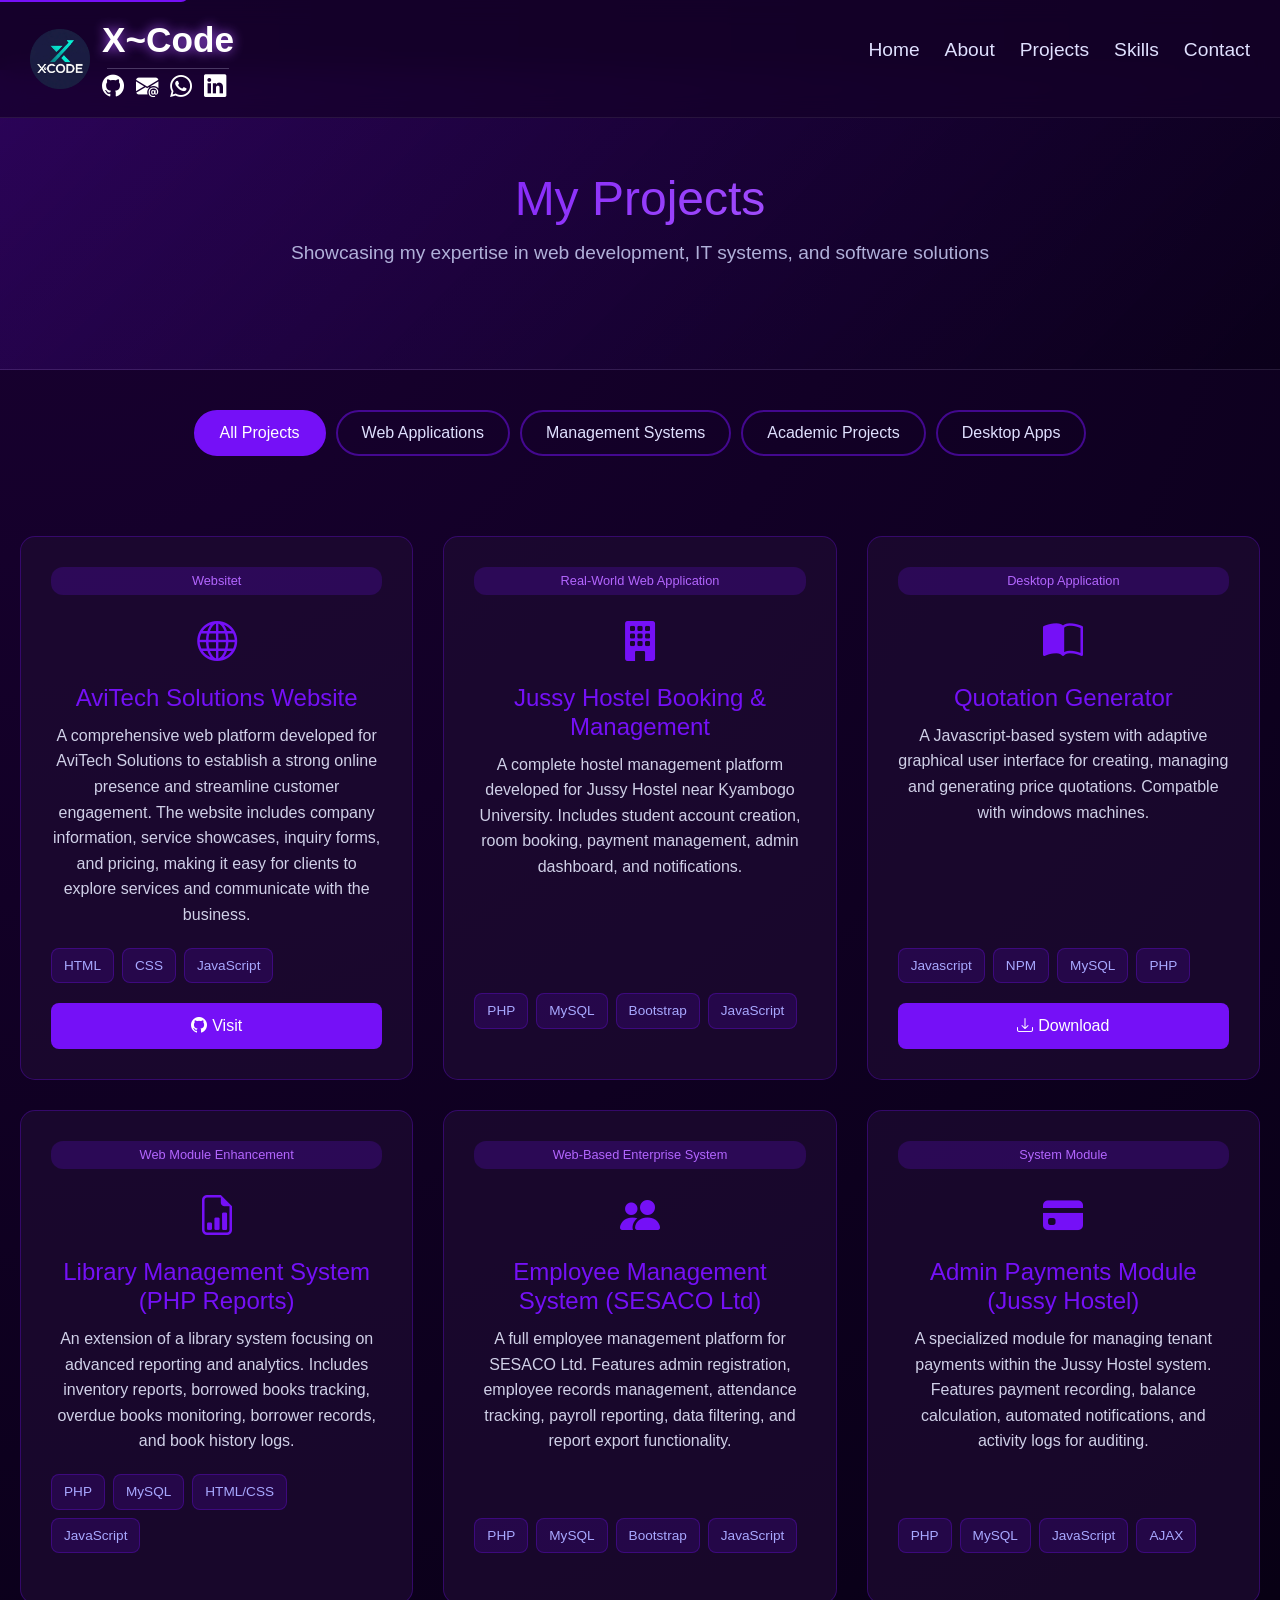
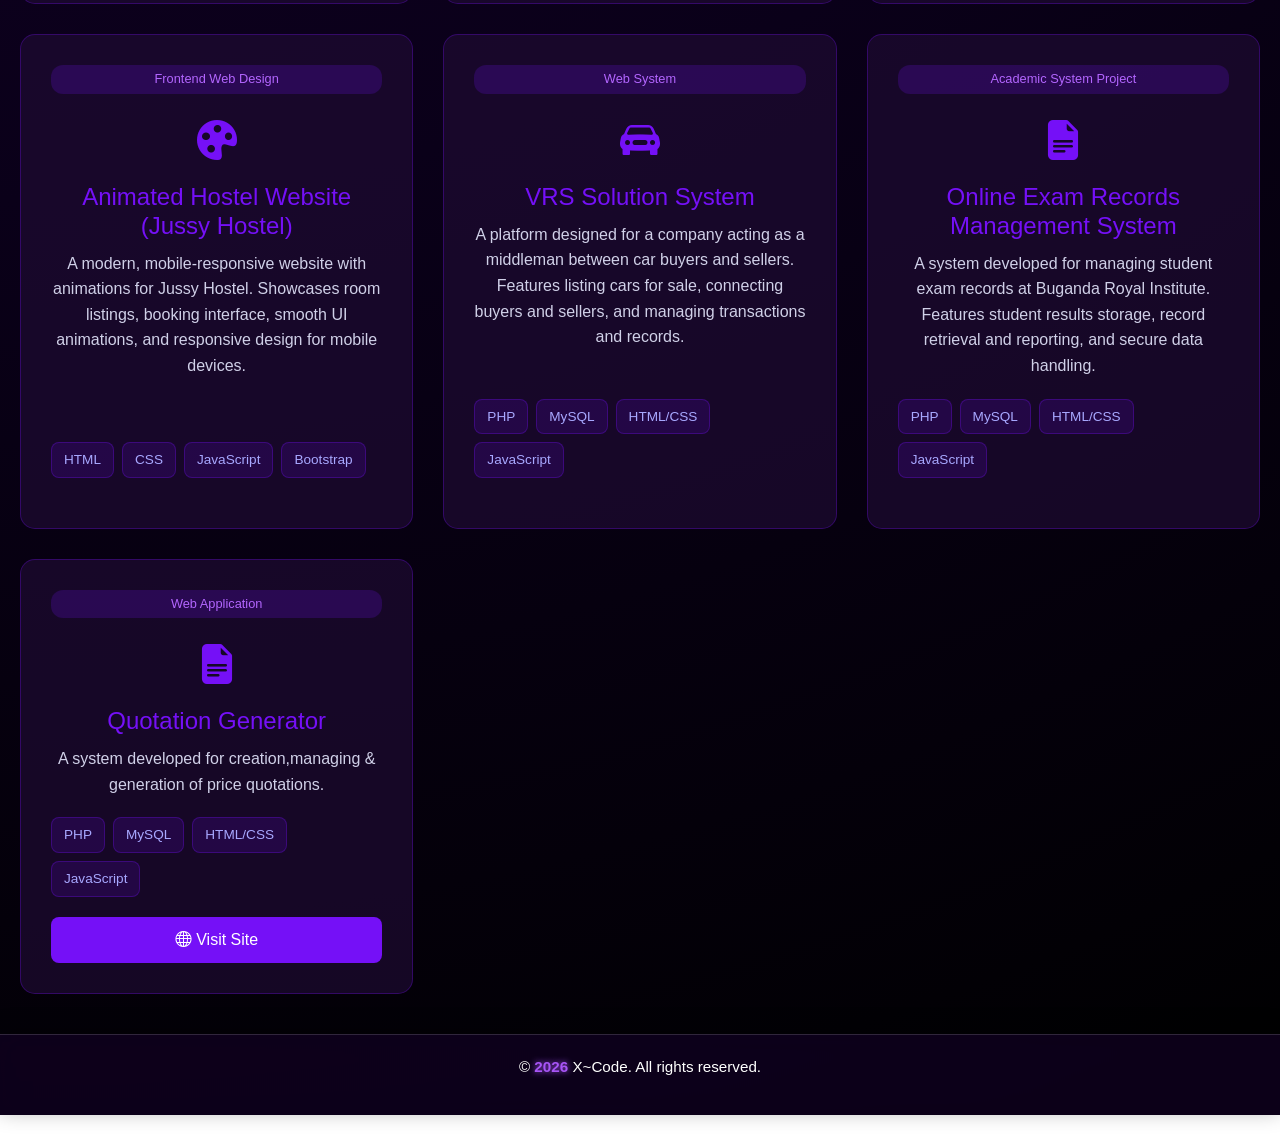
==== commit 868248ff: "Update projects.html" ====
--- a/projects.html
+++ b/projects.html
@@ -329,25 +329,21 @@
         <!-- Projects Grid -->
         <section class="projects-container" data-aos="fade-up">
             <!-- Online Hostel Management System -->
-            <article class="project-card" data-category="academic">
-                <span class="category">Academic Research Project</span>
-                <i class="bi bi-building-fill" style="font-size: 2.5rem; color: #7510f7; margin-bottom: 10px;"></i>
-                <h3>Online Hostel Management System</h3>
-                <p>A full web-based system designed to manage hostel operations digitally. Key features include student registration and login, room booking system, payment tracking, and admin dashboard for managing tenants and rooms.</p>
-                <div class="tech-stack">
-                    <span class="tech-tag">PHP</span>
-                    <span class="tech-tag">MySQL</span>
+            <article class="project-card" data-category="web">
+                <span class="category">Websitet</span>
+                <i class="bi bi-globe" style="font-size: 2.5rem; color: #7510f7; margin-bottom: 10px;"></i>
+                <h3>AviTech Solutions Website</h3>
+                <p>A comprehensive web platform developed for AviTech Solutions to establish a strong online presence and streamline customer engagement. The website includes company information, service showcases, inquiry forms, and pricing, making it easy for clients to explore services and communicate with the business.</p>
+                <div class="tech-stack">
                     <span class="tech-tag">HTML</span>
-                    <span class="tech-tag">JavaScript</span>
-                </div>
-                <!-- <div class="project-links">
-                    <a href="#" target="_blank" rel="noopener noreferrer" class="btn-primary-custom">
-                        <i class="bi bi-github"></i> View Code
-                    </a>
-                    <a href="#" class="btn-secondary-custom">
-                        <i class="bi bi-arrow-up-right"></i> Demo
-                    </a>
-                </div> -->
+                    <span class="tech-tag">CSS</span>
+                    <span class="tech-tag">JavaScript</span>
+                </div>
+                 <div class="project-links">
+                    <a href="https://xcode-avitech.github.io/AviTech-Solutions/" target="_blank" rel="noopener noreferrer" class="btn-primary-custom">
+                        <i class="bi bi-github"></i> Visit
+                    </a>
+                </div>
             </article>
 
             <!-- Jussy Hostel Booking and Management System -->
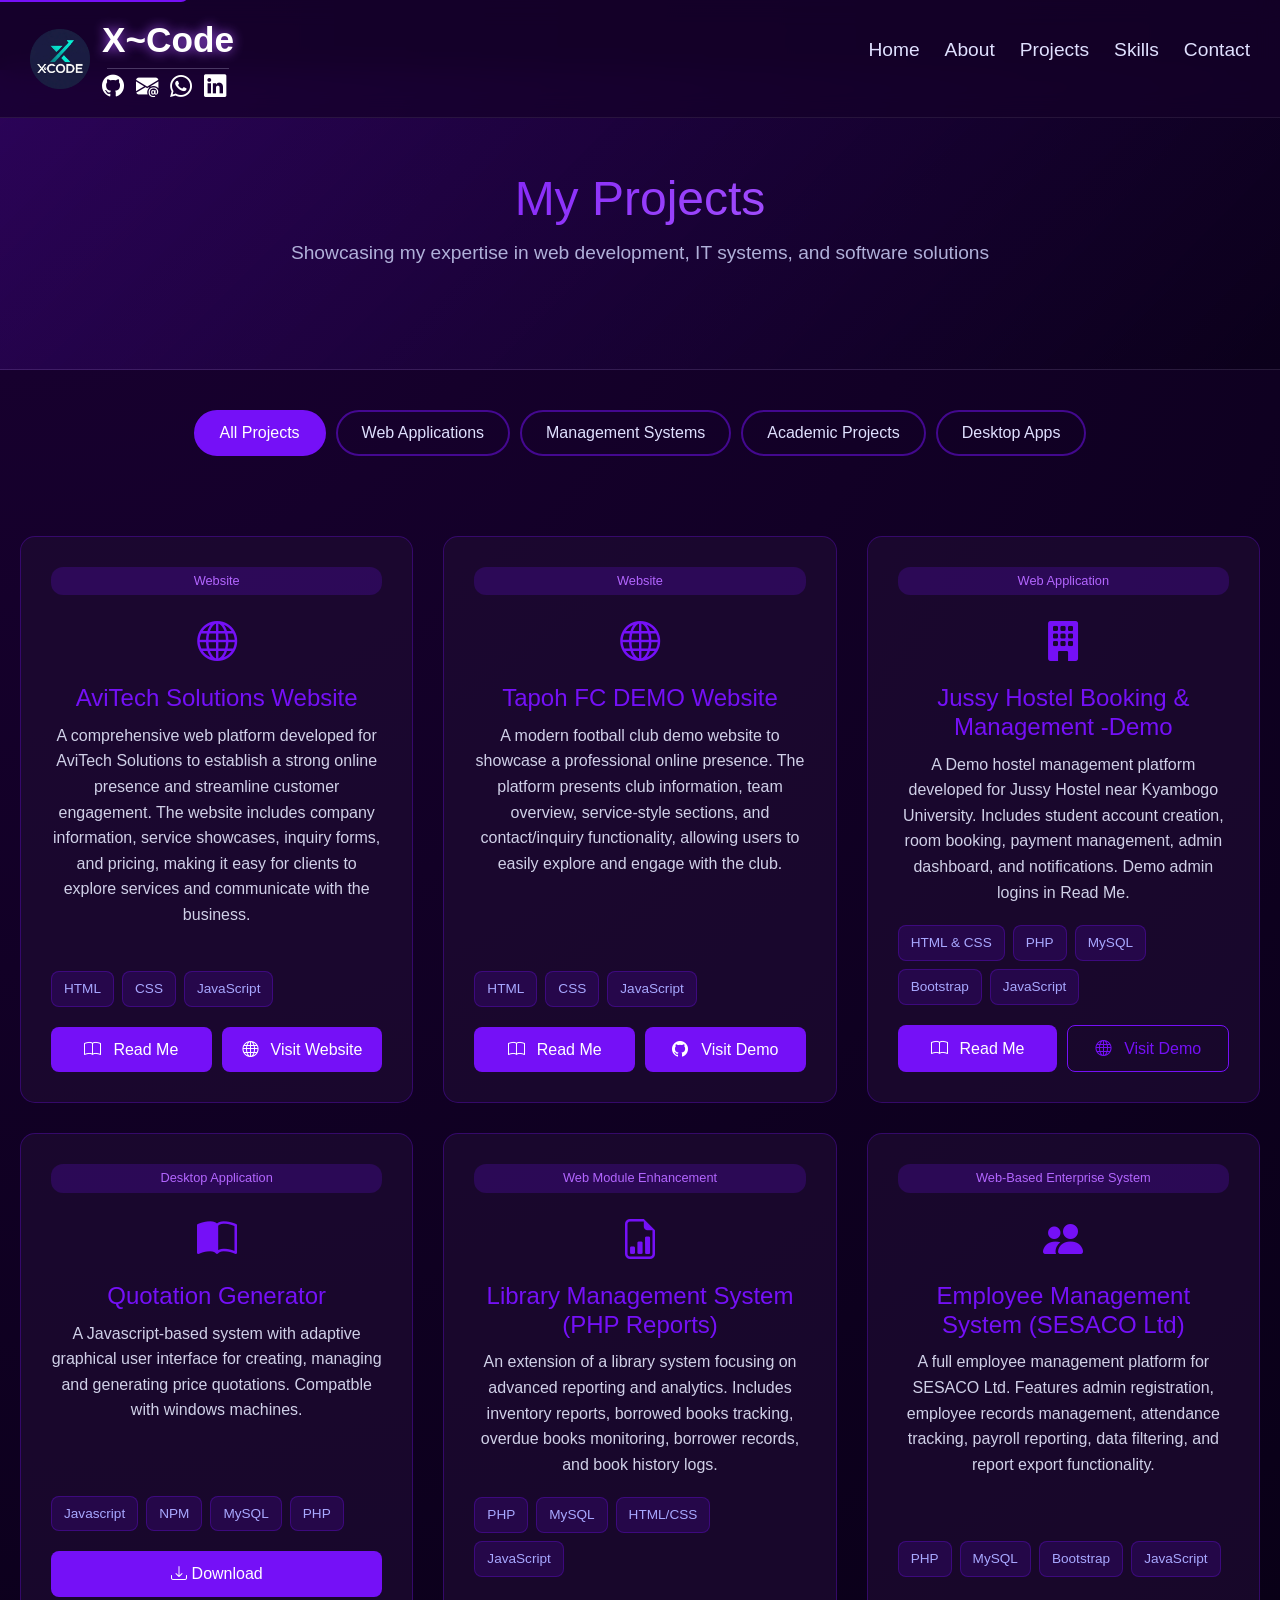
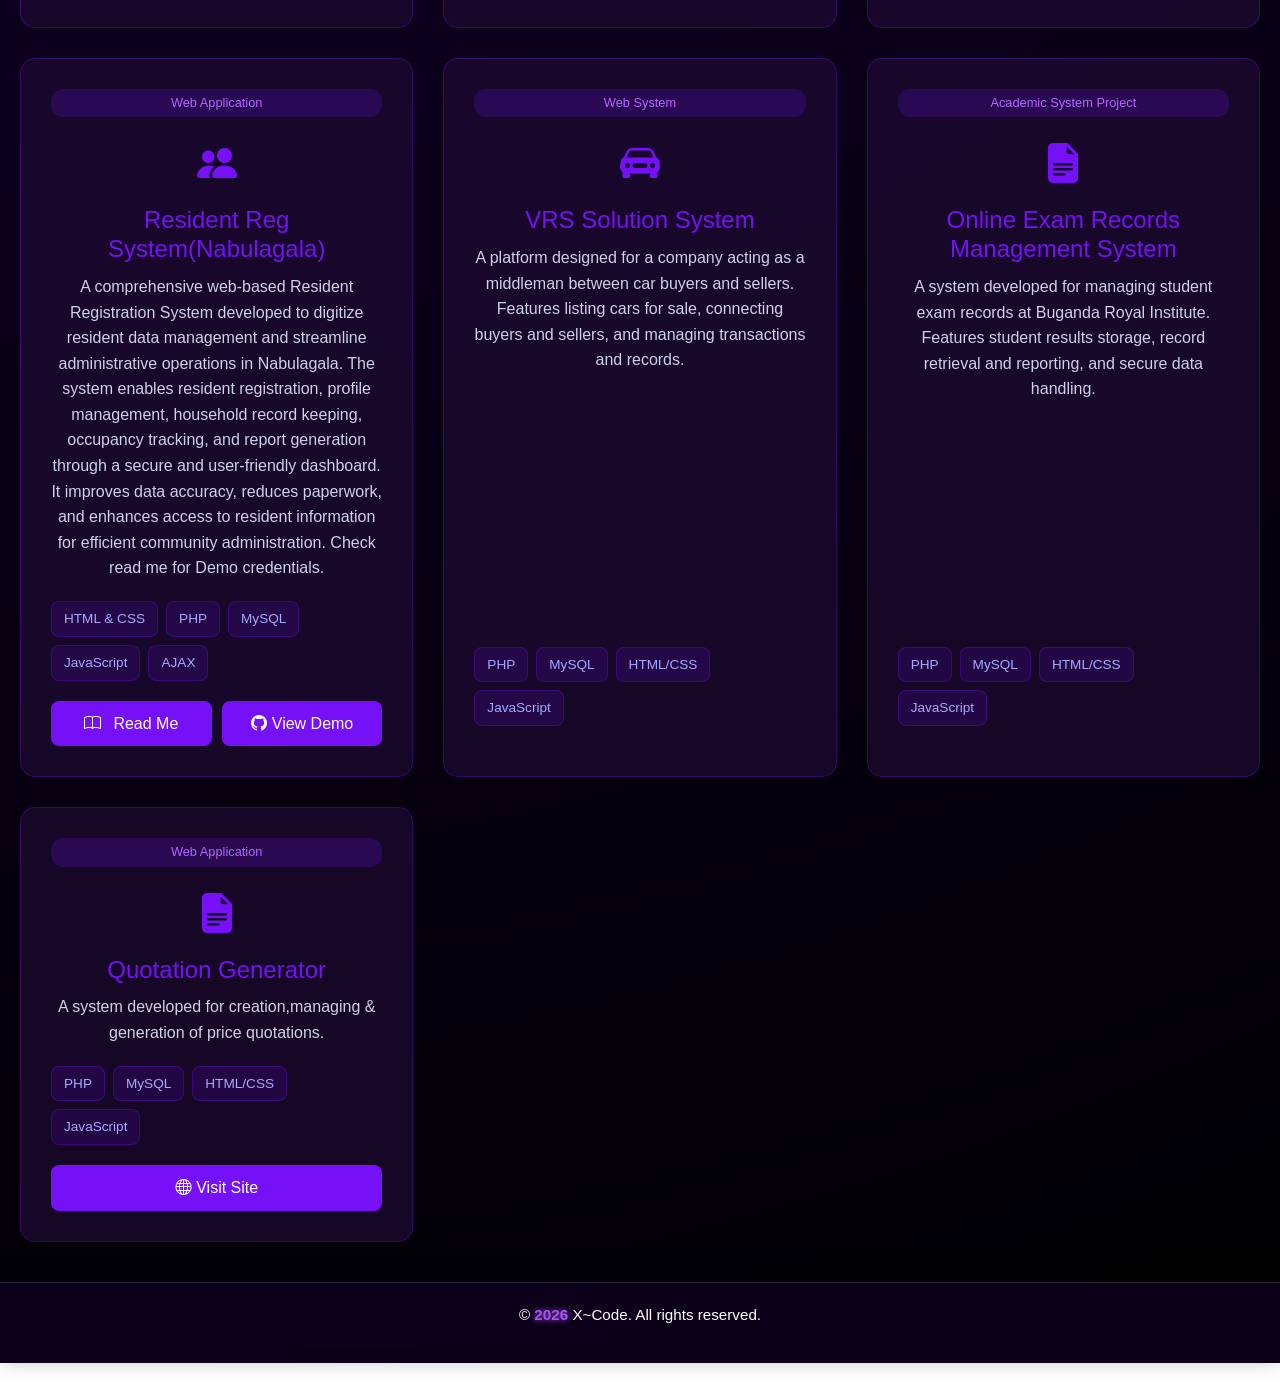
==== commit 70ed60ed: "Edited web" ====
--- a/projects.html
+++ b/projects.html
@@ -328,9 +328,9 @@
 
         <!-- Projects Grid -->
         <section class="projects-container" data-aos="fade-up">
-            <!-- Online Hostel Management System -->
+            <!-- AviTech Solutions Website -->
             <article class="project-card" data-category="web">
-                <span class="category">Websitet</span>
+                <span class="category">Website</span>
                 <i class="bi bi-globe" style="font-size: 2.5rem; color: #7510f7; margin-bottom: 10px;"></i>
                 <h3>AviTech Solutions Website</h3>
                 <p>A comprehensive web platform developed for AviTech Solutions to establish a strong online presence and streamline customer engagement. The website includes company information, service showcases, inquiry forms, and pricing, making it easy for clients to explore services and communicate with the business.</p>
@@ -340,32 +340,61 @@
                     <span class="tech-tag">JavaScript</span>
                 </div>
                  <div class="project-links">
+                     <a href="https://xcode-avitech.github.io/AviTech-Solutions/README.md" target="_blank" rel="noopener noreferrer" class="btn-primary-custom">
+                        <i class="bi bi-book me-2"></i>Read Me
+                    </a>
                     <a href="https://xcode-avitech.github.io/AviTech-Solutions/" target="_blank" rel="noopener noreferrer" class="btn-primary-custom">
-                        <i class="bi bi-github"></i> Visit
+                        <i class="bi bi-globe me-2"></i>Visit Website
+                    </a>
+                </div>
+            </article>
+
+            <!-- Tapoh FC DEMO Website -->
+            <article class="project-card" data-category="web">
+                <span class="category">Website</span>
+                <i class="bi bi-globe" style="font-size: 2.5rem; color: #7510f7; margin-bottom: 10px;"></i>
+                <h3>Tapoh FC DEMO Website</h3>
+                <p>
+                    A modern football club demo website to showcase a professional online presence.
+                    The platform presents club information, team overview, service-style sections, and contact/inquiry functionality,
+                    allowing users to easily explore and engage with the club.
+                </p>
+                <div class="tech-stack">
+                    <span class="tech-tag">HTML</span>
+                    <span class="tech-tag">CSS</span>
+                    <span class="tech-tag">JavaScript</span>
+                </div>
+                 <div class="project-links">
+                     <a href="https://xcode-avitech.github.io/Tapoh-Fc/README.md" target="_blank" rel="noopener noreferrer" class="btn-primary-custom">
+                        <i class="bi bi-book me-2"></i>Read Me
+                    </a>
+                    <a href="https://xcode-avitech.github.io/Tapoh-Fc/" target="_blank" rel="noopener noreferrer" class="btn-primary-custom">
+                        <i class="bi bi-github me-2"></i> Visit Demo
                     </a>
                 </div>
             </article>
 
             <!-- Jussy Hostel Booking and Management System -->
             <article class="project-card" data-category="web">
-                <span class="category">Real-World Web Application</span>
+                <span class="category">Web Application</span>
                 <i class="bi bi-building-fill" style="font-size: 2.5rem; color: #7510f7; margin-bottom: 10px;"></i>
-                <h3>Jussy Hostel Booking & Management</h3>
-                <p>A complete hostel management platform developed for Jussy Hostel near Kyambogo University. Includes student account creation, room booking, payment management, admin dashboard, and notifications.</p>
-                <div class="tech-stack">
+                <h3>Jussy Hostel Booking & Management -Demo</h3>
+                <p>A Demo hostel management platform developed for Jussy Hostel near Kyambogo University. Includes student account creation, room booking, payment management, admin dashboard, and notifications. Demo admin logins in Read Me.</p>
+                <div class="tech-stack">
+                    <span class="tech-tag">HTML & CSS</span>
                     <span class="tech-tag">PHP</span>
                     <span class="tech-tag">MySQL</span>
                     <span class="tech-tag">Bootstrap</span>
                     <span class="tech-tag">JavaScript</span>
                 </div>
-                <!-- <div class="project-links">
-                    <a href="https://github.com/kenisha/jussy-hostel" target="_blank" rel="noopener noreferrer" class="btn-primary-custom">
-                        <i class="bi bi-github"></i> View Code
-                    </a>
-                    <a href="#" class="btn-secondary-custom">
-                        <i class="bi bi-arrow-up-right"></i> Demo
-                    </a>
-                </div> -->
+                <div class="project-links">
+                    <a href="https://hostel.unaux.com/readme.md" target="_blank" rel="noopener noreferrer" class="btn-primary-custom">
+                        <i class="bi bi-book me-2"></i>Read Me
+                    </a>
+                    <a href="https://hostel.unaux.com" class="btn-secondary-custom">
+                        <i class="bi bi-globe me-2"></i>Visit Demo
+                    </a>
+                </div>
             </article>
 
             <!-- Quotation Generator -->
@@ -431,48 +460,27 @@
                 </div> -->
             </article>
 
-            <!-- Admin Payments Module (Jussy Hostel) -->
-            <article class="project-card" data-category="system">
-                <span class="category">System Module</span>
-                <i class="bi bi-credit-card-fill" style="font-size: 2.5rem; color: #7510f7; margin-bottom: 10px;"></i>
-                <h3>Admin Payments Module (Jussy Hostel)</h3>
-                <p>A specialized module for managing tenant payments within the Jussy Hostel system. Features payment recording, balance calculation, automated notifications, and activity logs for auditing.</p>
-                <div class="tech-stack">
+            <!-- Resident Reg System(Nabulagala) -->
+            <article class="project-card" data-category="web">
+                <span class="category">Web Application</span>
+                <i class="bi bi-people-fill" style="font-size: 2.5rem; color: #7510f7; margin-bottom: 10px;"></i>
+                <h3>Resident Reg System(Nabulagala)</h3>
+                <p> A comprehensive web-based Resident Registration System developed to digitize resident data management and streamline administrative operations in Nabulagala. The system enables resident registration, profile management, household record keeping, occupancy tracking, and report generation through a secure and user-friendly dashboard. It improves data accuracy, reduces paperwork, and enhances access to resident information for efficient community administration. Check read me for Demo credentials.</p>
+                <div class="tech-stack">
+                    <span class="tech-tag">HTML & CSS</span>
                     <span class="tech-tag">PHP</span>
                     <span class="tech-tag">MySQL</span>
                     <span class="tech-tag">JavaScript</span>
                     <span class="tech-tag">AJAX</span>
                 </div>
-                <!-- <div class="project-links">
-                    <a href="#" target="_blank" rel="noopener noreferrer" class="btn-primary-custom">
-                        <i class="bi bi-github"></i> View Code
-                    </a>
-                    <a href="#" class="btn-secondary-custom">
-                        <i class="bi bi-arrow-up-right"></i> Demo
-                    </a>
-                </div> -->
-            </article>
-
-            <!-- Animated Hostel Website (Jussy Hostel) -->
-            <article class="project-card" data-category="web">
-                <span class="category">Frontend Web Design</span>
-                <i class="bi bi-palette-fill" style="font-size: 2.5rem; color: #7510f7; margin-bottom: 10px;"></i>
-                <h3>Animated Hostel Website (Jussy Hostel)</h3>
-                <p>A modern, mobile-responsive website with animations for Jussy Hostel. Showcases room listings, booking interface, smooth UI animations, and responsive design for mobile devices.</p>
-                <div class="tech-stack">
-                    <span class="tech-tag">HTML</span>
-                    <span class="tech-tag">CSS</span>
-                    <span class="tech-tag">JavaScript</span>
-                    <span class="tech-tag">Bootstrap</span>
-                </div>
-                <!-- <div class="project-links">
-                    <a href="#" target="_blank" rel="noopener noreferrer" class="btn-primary-custom">
-                        <i class="bi bi-github"></i> View Code
-                    </a>
-                    <a href="#" class="btn-secondary-custom">
-                        <i class="bi bi-arrow-up-right"></i> Demo
-                    </a>
-                </div> -->
+                <div class="project-links">
+                    <a href="https://rrs.unaux.com/readme.md" target="_blank" rel="noopener noreferrer" class="btn-primary-custom">
+                        <i class="bi bi-book me-2"></i>Read Me
+                    </a>
+                    <a href="https://rrs.unaux.com" target="_blank" rel="noopener noreferrer" class="btn-primary-custom">
+                        <i class="bi bi-github"></i> View Demo
+                    </a>
+                </div>
             </article>
 
             <!-- VRS Solution System (Car Marketplace Platform) -->
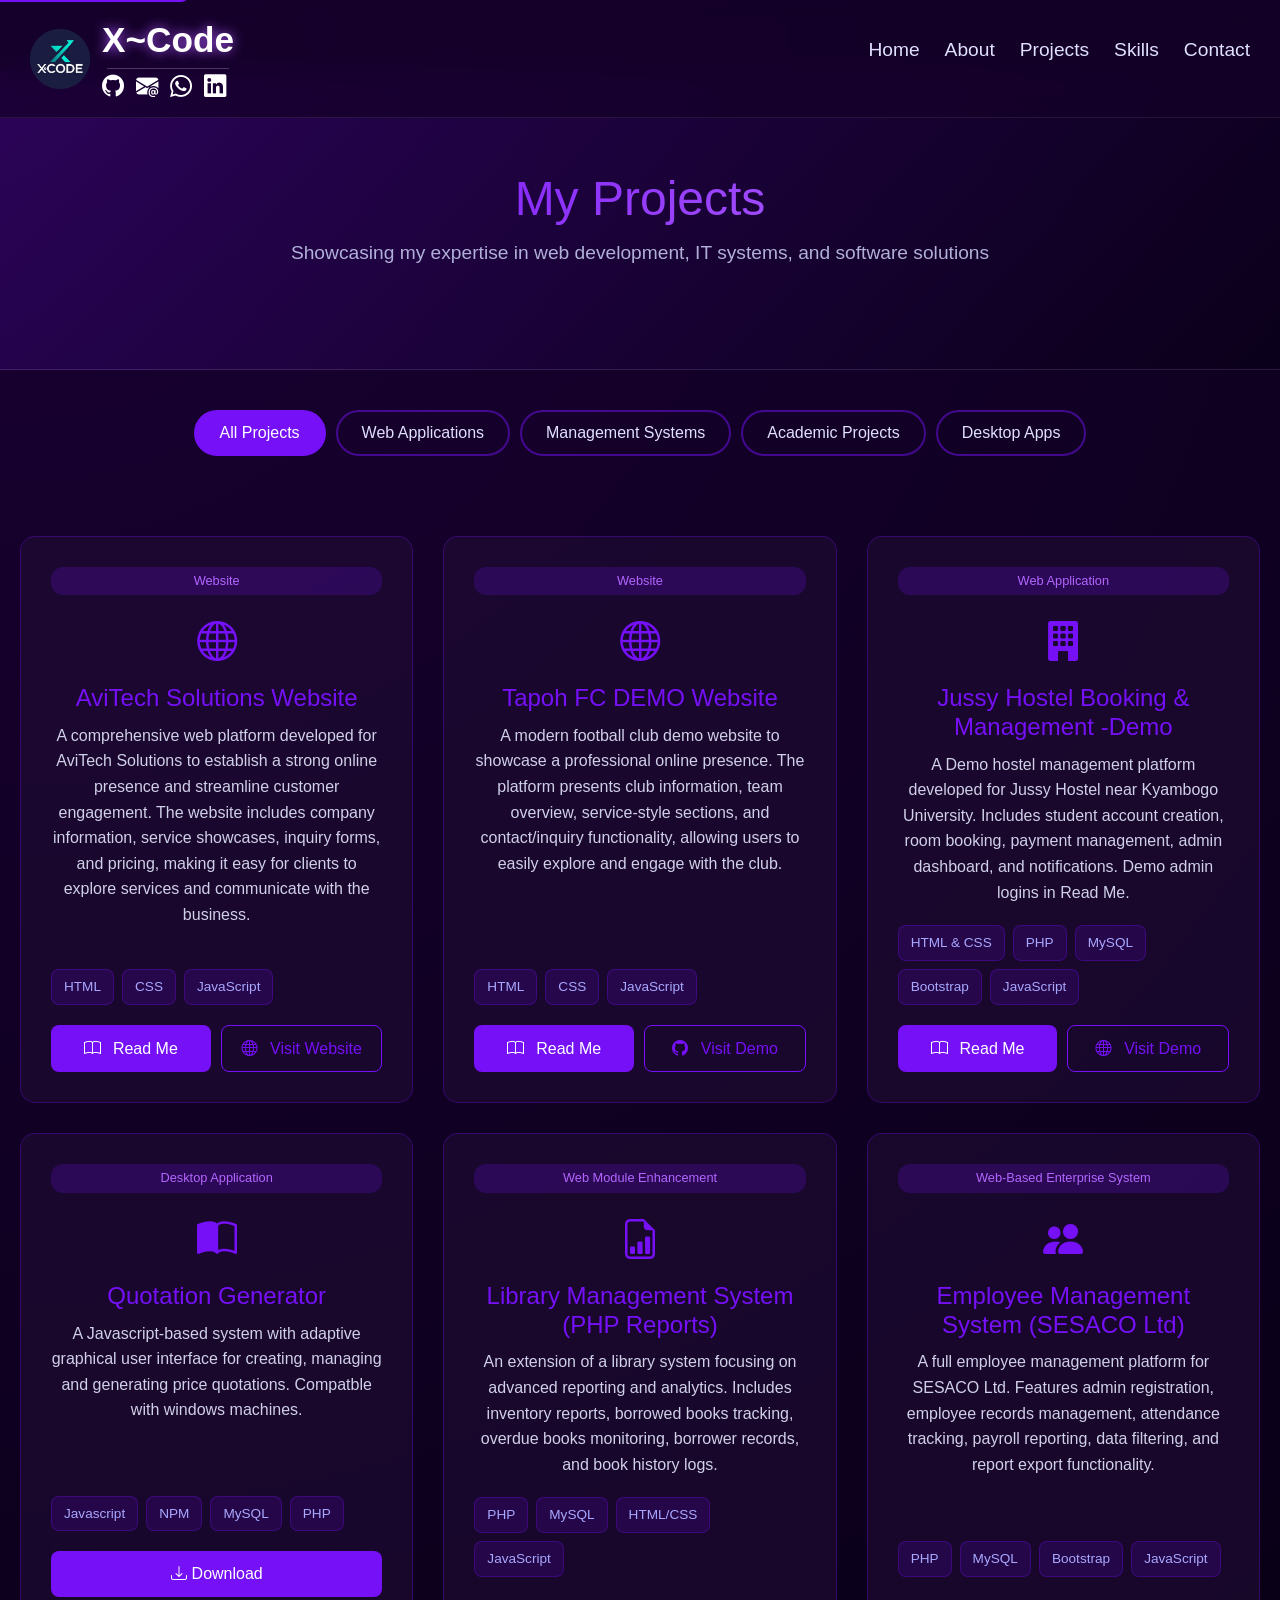
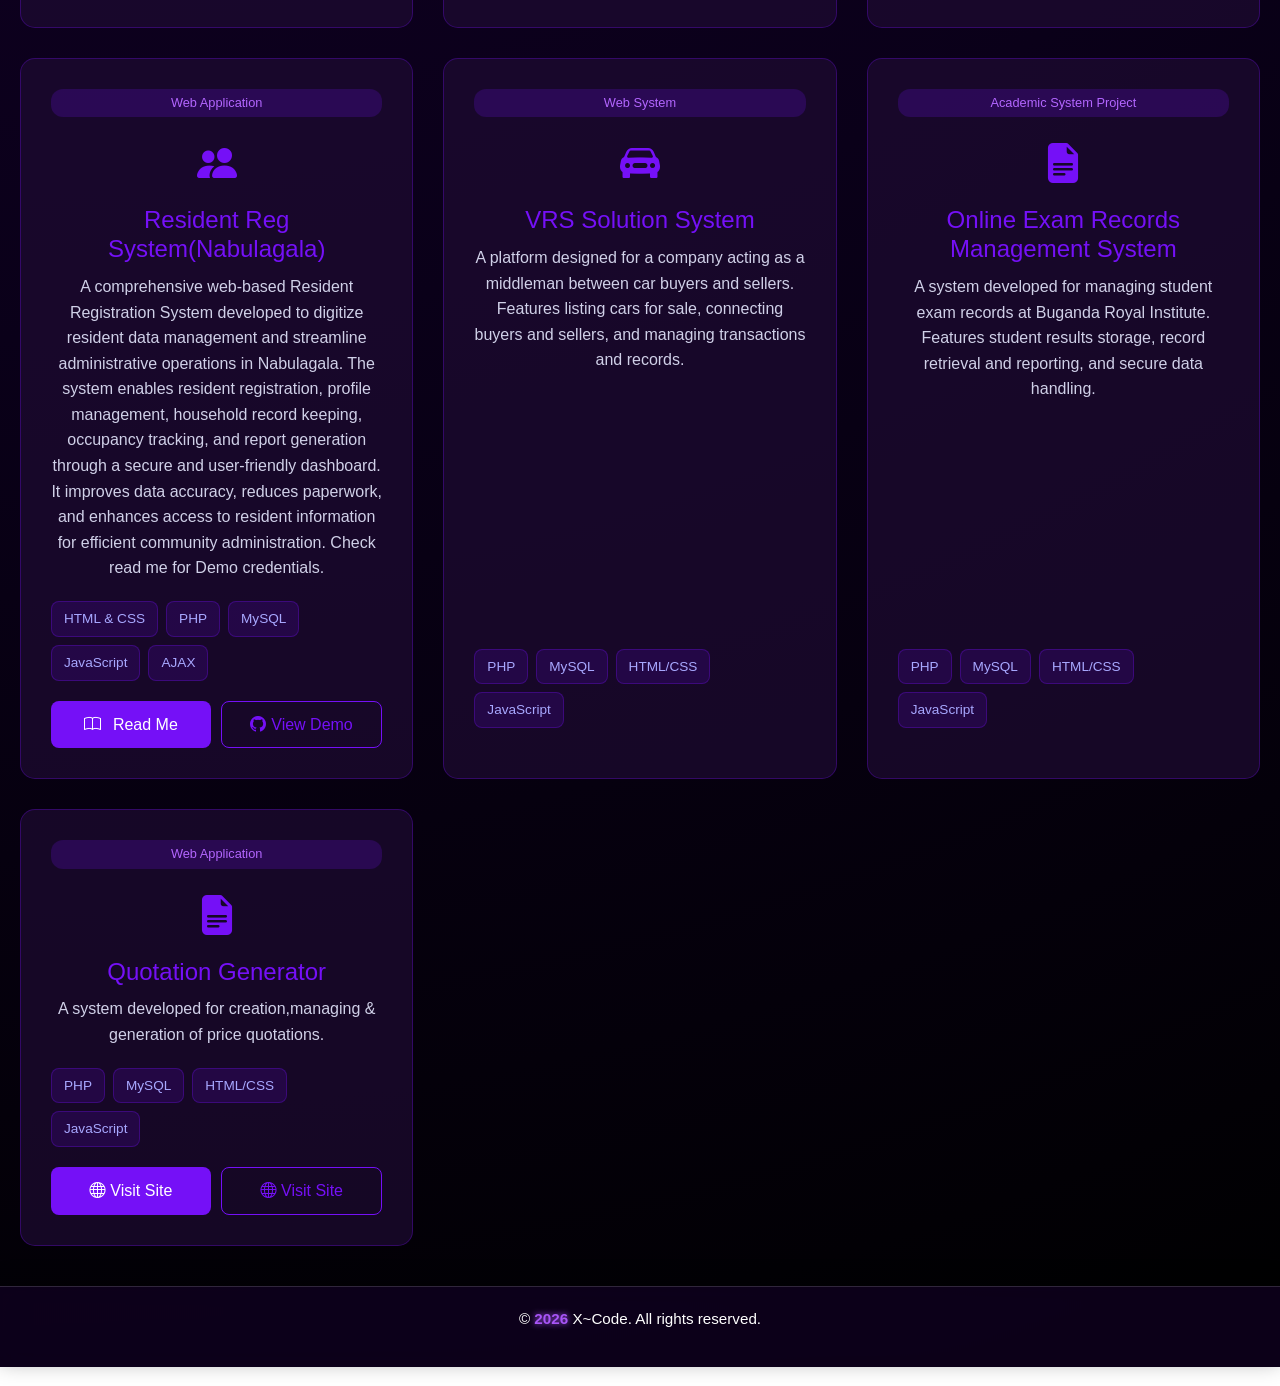
==== commit 159bf9bb: "Update projects.html" ====
--- a/projects.html
+++ b/projects.html
@@ -343,7 +343,7 @@
                      <a href="https://xcode-avitech.github.io/AviTech-Solutions/README.md" target="_blank" rel="noopener noreferrer" class="btn-primary-custom">
                         <i class="bi bi-book me-2"></i>Read Me
                     </a>
-                    <a href="https://xcode-avitech.github.io/AviTech-Solutions/" target="_blank" rel="noopener noreferrer" class="btn-primary-custom">
+                    <a href="https://xcode-avitech.github.io/AviTech-Solutions/" target="_blank" rel="noopener noreferrer" class="btn-secondary-custom">
                         <i class="bi bi-globe me-2"></i>Visit Website
                     </a>
                 </div>
@@ -368,7 +368,7 @@
                      <a href="https://xcode-avitech.github.io/Tapoh-Fc/README.md" target="_blank" rel="noopener noreferrer" class="btn-primary-custom">
                         <i class="bi bi-book me-2"></i>Read Me
                     </a>
-                    <a href="https://xcode-avitech.github.io/Tapoh-Fc/" target="_blank" rel="noopener noreferrer" class="btn-primary-custom">
+                    <a href="https://xcode-avitech.github.io/Tapoh-Fc/" target="_blank" rel="noopener noreferrer" class="btn-secondary-custom">
                         <i class="bi bi-github me-2"></i> Visit Demo
                     </a>
                 </div>
@@ -477,7 +477,7 @@
                     <a href="https://rrs.unaux.com/readme.md" target="_blank" rel="noopener noreferrer" class="btn-primary-custom">
                         <i class="bi bi-book me-2"></i>Read Me
                     </a>
-                    <a href="https://rrs.unaux.com" target="_blank" rel="noopener noreferrer" class="btn-primary-custom">
+                    <a href="https://rrs.unaux.com" target="_blank" rel="noopener noreferrer" class="btn-secondary-custom">
                         <i class="bi bi-github"></i> View Demo
                     </a>
                 </div>
@@ -541,6 +541,9 @@
                 </div>
                 <div class="project-links">
                     <a href="https://quotationgenerator.unaux.com" target="_blank" rel="noopener noreferrer" class="btn-primary-custom">
+                        <i class="bi bi-globe"></i> Visit Site
+                    </a>
+                    <a href="https://quotationgenerator.unaux.com" target="_blank" rel="noopener noreferrer" class="btn-secondary-custom">
                         <i class="bi bi-globe"></i> Visit Site
                     </a>
                 </div>
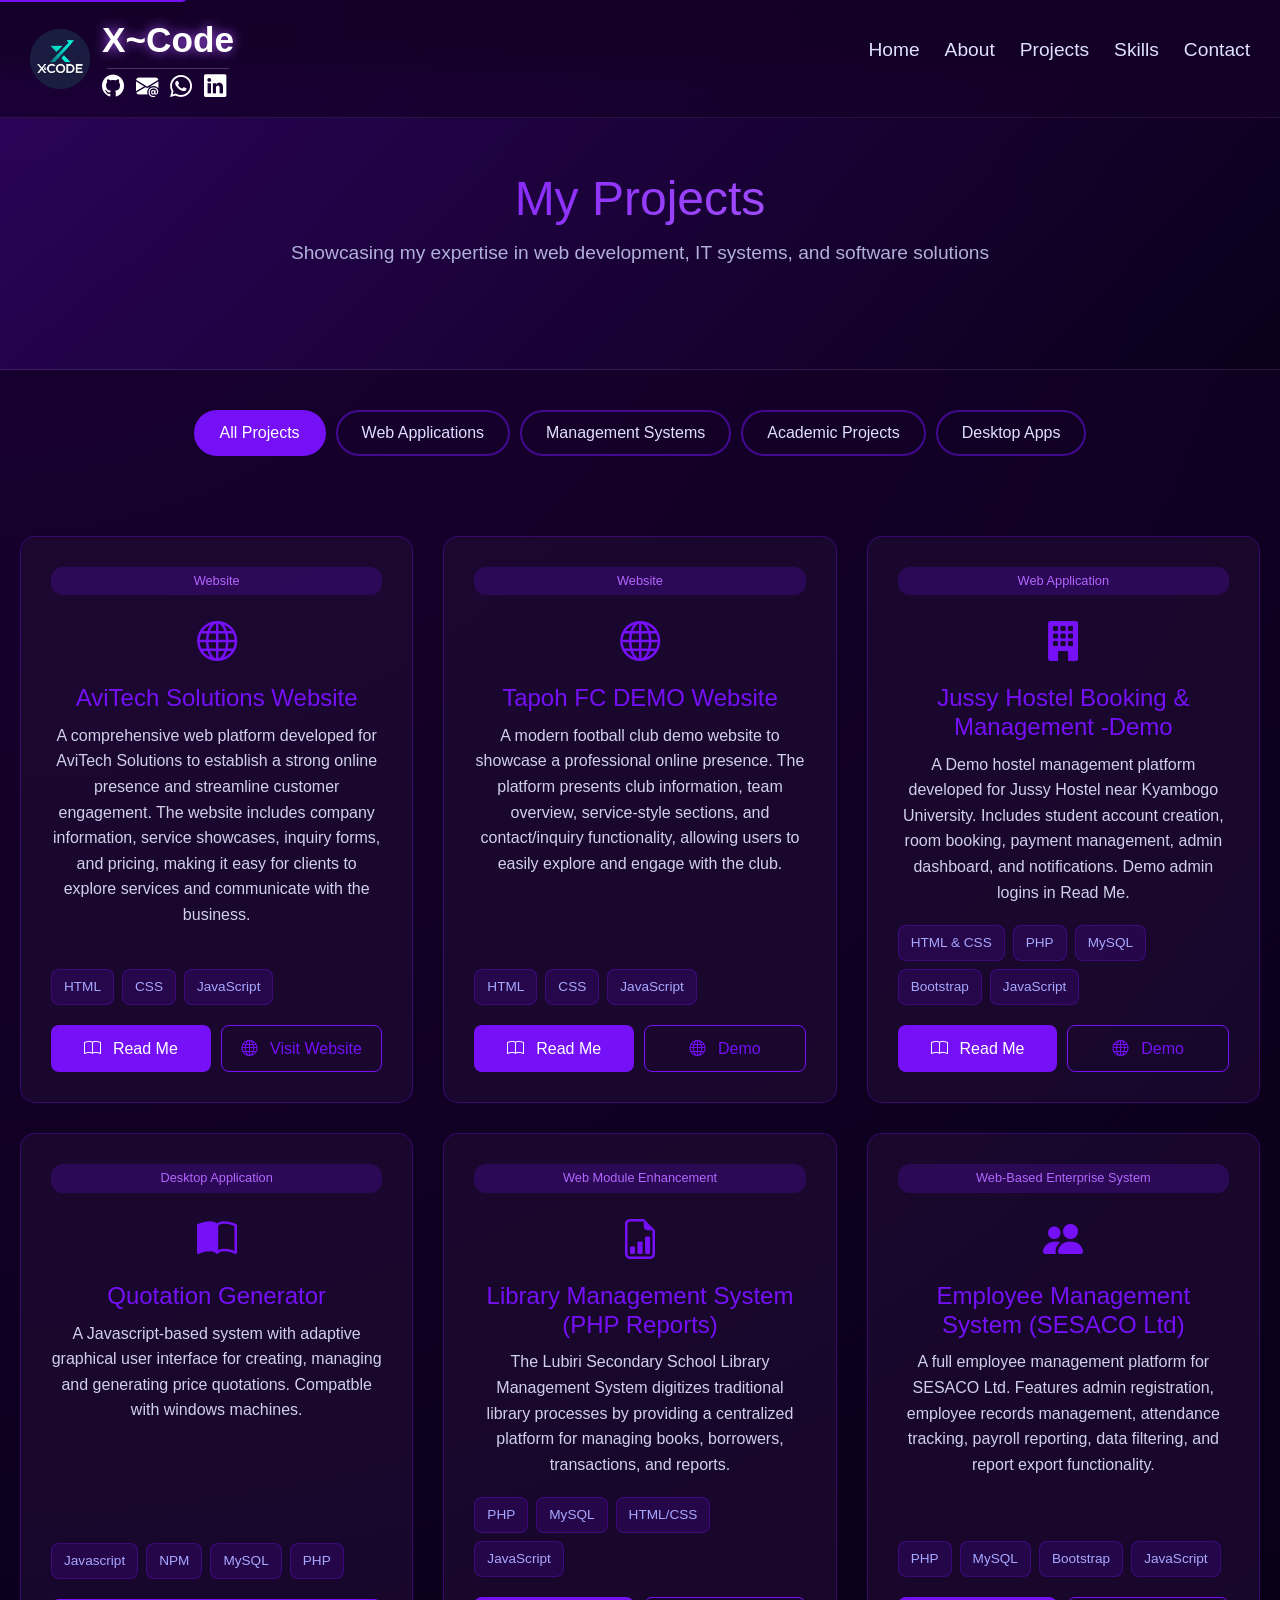
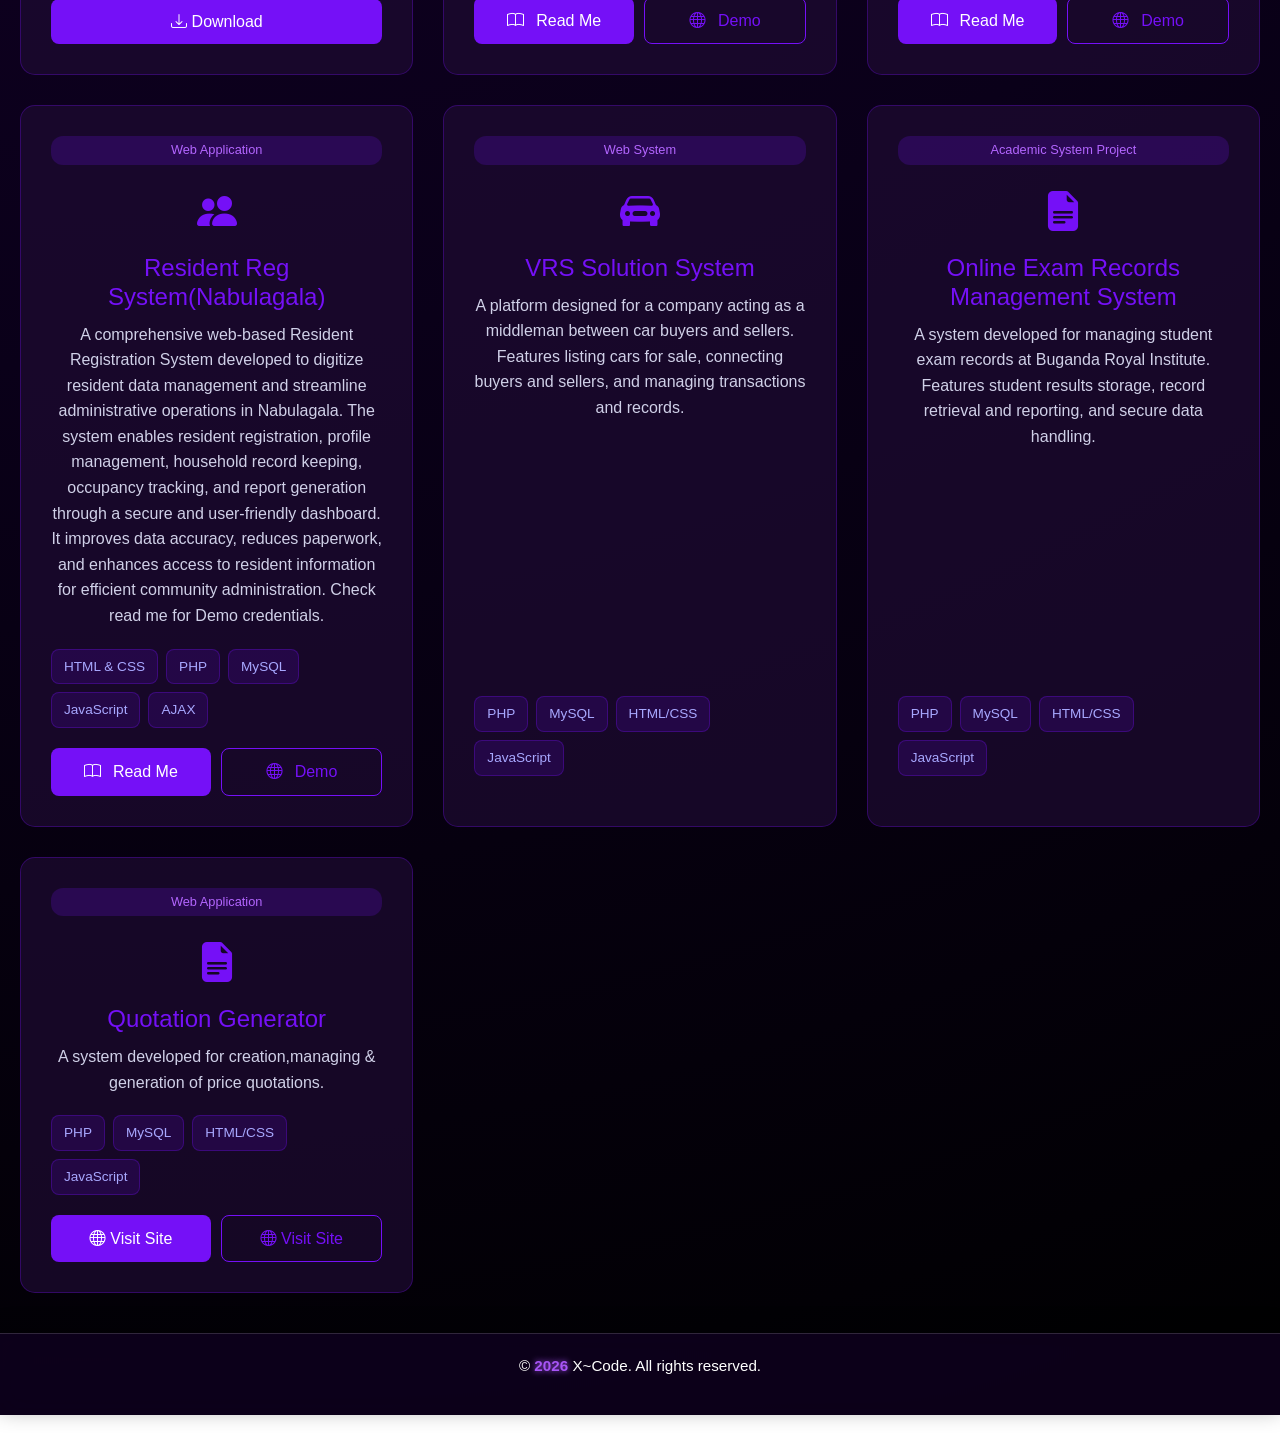
==== commit 45f50f77: "Update projects.html" ====
--- a/projects.html
+++ b/projects.html
@@ -328,6 +328,7 @@
 
         <!-- Projects Grid -->
         <section class="projects-container" data-aos="fade-up">
+            
             <!-- AviTech Solutions Website -->
             <article class="project-card" data-category="web">
                 <span class="category">Website</span>
@@ -349,6 +350,7 @@
                 </div>
             </article>
 
+            
             <!-- Tapoh FC DEMO Website -->
             <article class="project-card" data-category="web">
                 <span class="category">Website</span>
@@ -369,7 +371,7 @@
                         <i class="bi bi-book me-2"></i>Read Me
                     </a>
                     <a href="https://xcode-avitech.github.io/Tapoh-Fc/" target="_blank" rel="noopener noreferrer" class="btn-secondary-custom">
-                        <i class="bi bi-github me-2"></i> Visit Demo
+                        <i class="bi bi-globe me-2"></i>Demo
                     </a>
                 </div>
             </article>
@@ -392,7 +394,7 @@
                         <i class="bi bi-book me-2"></i>Read Me
                     </a>
                     <a href="https://hostel.unaux.com" class="btn-secondary-custom">
-                        <i class="bi bi-globe me-2"></i>Visit Demo
+                        <i class="bi bi-globe me-2"></i>Demo
                     </a>
                 </div>
             </article>
@@ -416,26 +418,27 @@
                 </div>
             </article>
 
-            <!-- Library Management System (PHP Reports Module) -->
+            <!-- Library Management System -->
             <article class="project-card" data-category="system">
                 <span class="category">Web Module Enhancement</span>
                 <i class="bi bi-file-earmark-bar-graph" style="font-size: 2.5rem; color: #7510f7; margin-bottom: 10px;"></i>
                 <h3>Library Management System (PHP Reports)</h3>
-                <p>An extension of a library system focusing on advanced reporting and analytics. Includes inventory reports, borrowed books tracking, overdue books monitoring, borrower records, and book history logs.</p>
+                <p>The Lubiri Secondary School Library Management System digitizes traditional library processes by providing a centralized platform for managing books, borrowers, transactions, and reports.
+</p>
                 <div class="tech-stack">
                     <span class="tech-tag">PHP</span>
                     <span class="tech-tag">MySQL</span>
                     <span class="tech-tag">HTML/CSS</span>
                     <span class="tech-tag">JavaScript</span>
                 </div>
-                <!-- <div class="project-links">
-                    <a href="#" target="_blank" rel="noopener noreferrer" class="btn-primary-custom">
-                        <i class="bi bi-github"></i> View Code
-                    </a>
-                    <a href="#" class="btn-secondary-custom">
-                        <i class="bi bi-arrow-up-right"></i> Demo
-                    </a>
-                </div> -->
+                <div class="project-links">
+                    <a href="https://library.unaux.com/readme.md" target="_blank" rel="noopener noreferrer" class="btn-primary-custom">
+                        <i class="bi bi-book me-2"></i>Read Me
+                    </a>
+                    <a href="https://library.unaux.com" class="btn-secondary-custom">
+                        <i class="bi bi-globe me-2"></i>Demo
+                    </a>
+                </div>
             </article>
 
             <!-- Employee Management System (SESACO Ltd) -->
@@ -450,14 +453,14 @@
                     <span class="tech-tag">Bootstrap</span>
                     <span class="tech-tag">JavaScript</span>
                 </div>
-                <!-- <div class="project-links">
-                    <a href="#" target="_blank" rel="noopener noreferrer" class="btn-primary-custom">
-                        <i class="bi bi-github"></i> View Code
-                    </a>
-                    <a href="#" class="btn-secondary-custom">
-                        <i class="bi bi-arrow-up-right"></i> Demo
-                    </a>
-                </div> -->
+                <div class="project-links">
+                    <a href="https://sesaco.unaux.com/readme.md" target="_blank" rel="noopener noreferrer" class="btn-primary-custom">
+                        <i class="bi bi-book me-2"></i>Read Me
+                    </a>
+                    <a href="https://sesaco.unaux.com" class="btn-secondary-custom">
+                        <i class="bi bi-globe me-2"></i>Demo
+                    </a>
+                </div>
             </article>
 
             <!-- Resident Reg System(Nabulagala) -->
@@ -478,7 +481,7 @@
                         <i class="bi bi-book me-2"></i>Read Me
                     </a>
                     <a href="https://rrs.unaux.com" target="_blank" rel="noopener noreferrer" class="btn-secondary-custom">
-                        <i class="bi bi-github"></i> View Demo
+                        <i class="bi bi-globe me-2"></i>Demo
                     </a>
                 </div>
             </article>
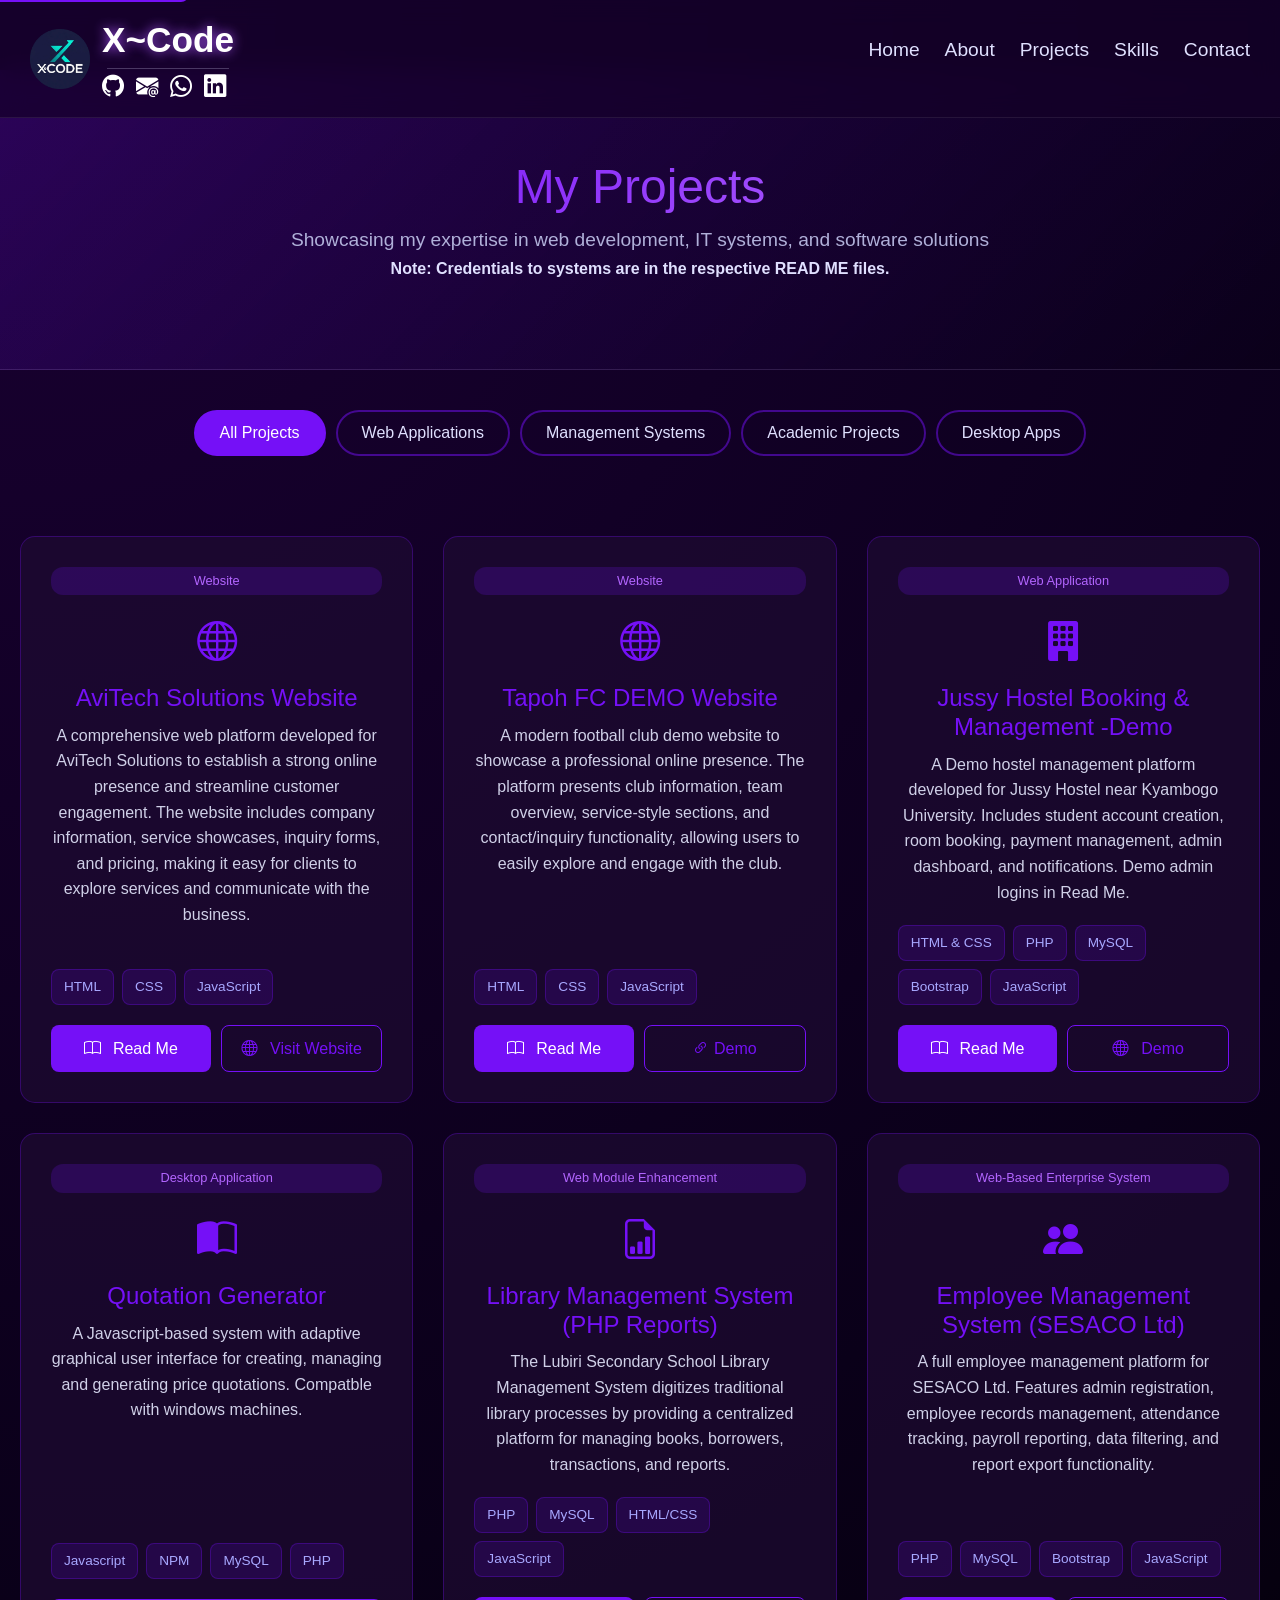
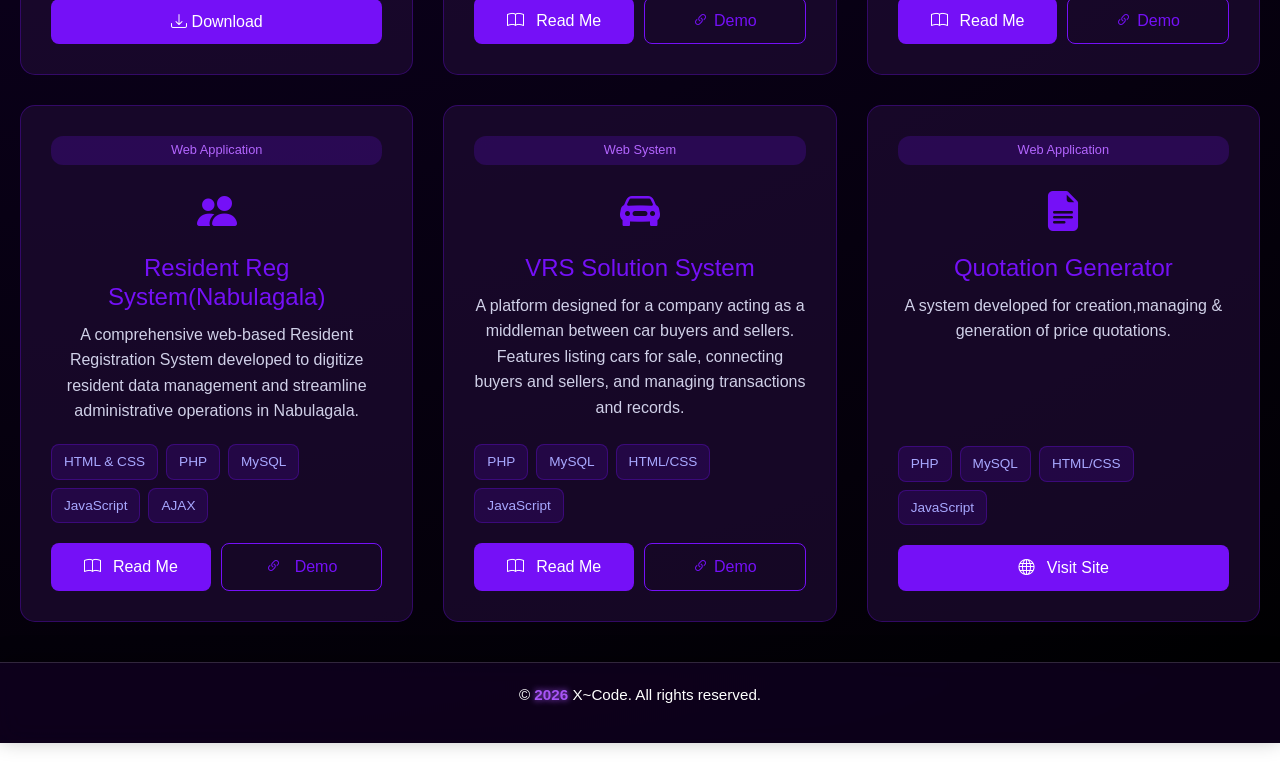
==== commit 471507ad: "Update projects.html" ====
--- a/projects.html
+++ b/projects.html
@@ -314,6 +314,7 @@
             <div>
                 <h1>My Projects</h1>
                 <p>Showcasing my expertise in web development, IT systems, and software solutions</p>
+                <b class="mute">Note: Credentials to systems are in the respective READ ME files.</b>
             </div>
         </section>
 
@@ -371,7 +372,7 @@
                         <i class="bi bi-book me-2"></i>Read Me
                     </a>
                     <a href="https://xcode-avitech.github.io/Tapoh-Fc/" target="_blank" rel="noopener noreferrer" class="btn-secondary-custom">
-                        <i class="bi bi-globe me-2"></i>Demo
+                        <i class="bi bi-link-45deg"></i>Demo
                     </a>
                 </div>
             </article>
@@ -436,7 +437,7 @@
                         <i class="bi bi-book me-2"></i>Read Me
                     </a>
                     <a href="https://library.unaux.com" class="btn-secondary-custom">
-                        <i class="bi bi-globe me-2"></i>Demo
+                        <i class="bi bi-link-45deg"></i>Demo
                     </a>
                 </div>
             </article>
@@ -458,7 +459,7 @@
                         <i class="bi bi-book me-2"></i>Read Me
                     </a>
                     <a href="https://sesaco.unaux.com" class="btn-secondary-custom">
-                        <i class="bi bi-globe me-2"></i>Demo
+                        <i class="bi bi-link-45deg"></i>Demo
                     </a>
                 </div>
             </article>
@@ -468,7 +469,8 @@
                 <span class="category">Web Application</span>
                 <i class="bi bi-people-fill" style="font-size: 2.5rem; color: #7510f7; margin-bottom: 10px;"></i>
                 <h3>Resident Reg System(Nabulagala)</h3>
-                <p> A comprehensive web-based Resident Registration System developed to digitize resident data management and streamline administrative operations in Nabulagala. The system enables resident registration, profile management, household record keeping, occupancy tracking, and report generation through a secure and user-friendly dashboard. It improves data accuracy, reduces paperwork, and enhances access to resident information for efficient community administration. Check read me for Demo credentials.</p>
+                <p> A comprehensive web-based Resident Registration System developed to digitize resident data management and 
+                    streamline administrative operations in Nabulagala.</p>
                 <div class="tech-stack">
                     <span class="tech-tag">HTML & CSS</span>
                     <span class="tech-tag">PHP</span>
@@ -481,7 +483,7 @@
                         <i class="bi bi-book me-2"></i>Read Me
                     </a>
                     <a href="https://rrs.unaux.com" target="_blank" rel="noopener noreferrer" class="btn-secondary-custom">
-                        <i class="bi bi-globe me-2"></i>Demo
+                        <i class="bi bi-link-45deg me-2"></i>Demo
                     </a>
                 </div>
             </article>
@@ -498,36 +500,14 @@
                     <span class="tech-tag">HTML/CSS</span>
                     <span class="tech-tag">JavaScript</span>
                 </div>
-                <!-- <div class="project-links">
-                    <a href="https://github.com/kenisha/vrs-platform" target="_blank" rel="noopener noreferrer" class="btn-primary-custom">
-                        <i class="bi bi-github"></i> View Code
-                    </a>
-                    <a href="#" class="btn-secondary-custom">
-                        <i class="bi bi-arrow-up-right"></i> Demo
-                    </a>
-                </div> -->
-            </article>
-
-            <!-- Online Exam Records Management System -->
-            <article class="project-card" data-category="academic">
-                <span class="category">Academic System Project</span>
-                <i class="bi bi-file-earmark-text-fill" style="font-size: 2.5rem; color: #7510f7; margin-bottom: 10px;"></i>
-                <h3>Online Exam Records Management System</h3>
-                <p>A system developed for managing student exam records at Buganda Royal Institute. Features student results storage, record retrieval and reporting, and secure data handling.</p>
-                <div class="tech-stack">
-                    <span class="tech-tag">PHP</span>
-                    <span class="tech-tag">MySQL</span>
-                    <span class="tech-tag">HTML/CSS</span>
-                    <span class="tech-tag">JavaScript</span>
-                </div>
-                <!-- <div class="project-links">
-                    <a href="#" target="_blank" rel="noopener noreferrer" class="btn-primary-custom">
-                        <i class="bi bi-github"></i> View Code
-                    </a>
-                    <a href="#" class="btn-secondary-custom">
-                        <i class="bi bi-arrow-up-right"></i> Demo
-                    </a>
-                </div> -->
+                <div class="project-links">
+                    <a href="https://vrsoln.unaux.com/readme.md" target="_blank" rel="noopener noreferrer" class="btn-primary-custom">
+                        <i class="bi bi-book me-2"></i>Read Me
+                    </a>
+                    <a href="https://vrsoln.unaux.com" class="btn-secondary-custom">
+                        <i class="bi bi-link-45deg"></i> Demo
+                    </a>
+                </div>
             </article>
 
             <!-- Quotation generator -->
@@ -544,10 +524,7 @@
                 </div>
                 <div class="project-links">
                     <a href="https://quotationgenerator.unaux.com" target="_blank" rel="noopener noreferrer" class="btn-primary-custom">
-                        <i class="bi bi-globe"></i> Visit Site
-                    </a>
-                    <a href="https://quotationgenerator.unaux.com" target="_blank" rel="noopener noreferrer" class="btn-secondary-custom">
-                        <i class="bi bi-globe"></i> Visit Site
+                        <i class="bi bi-globe me-2"></i>Visit Site
                     </a>
                 </div>
             </article>
